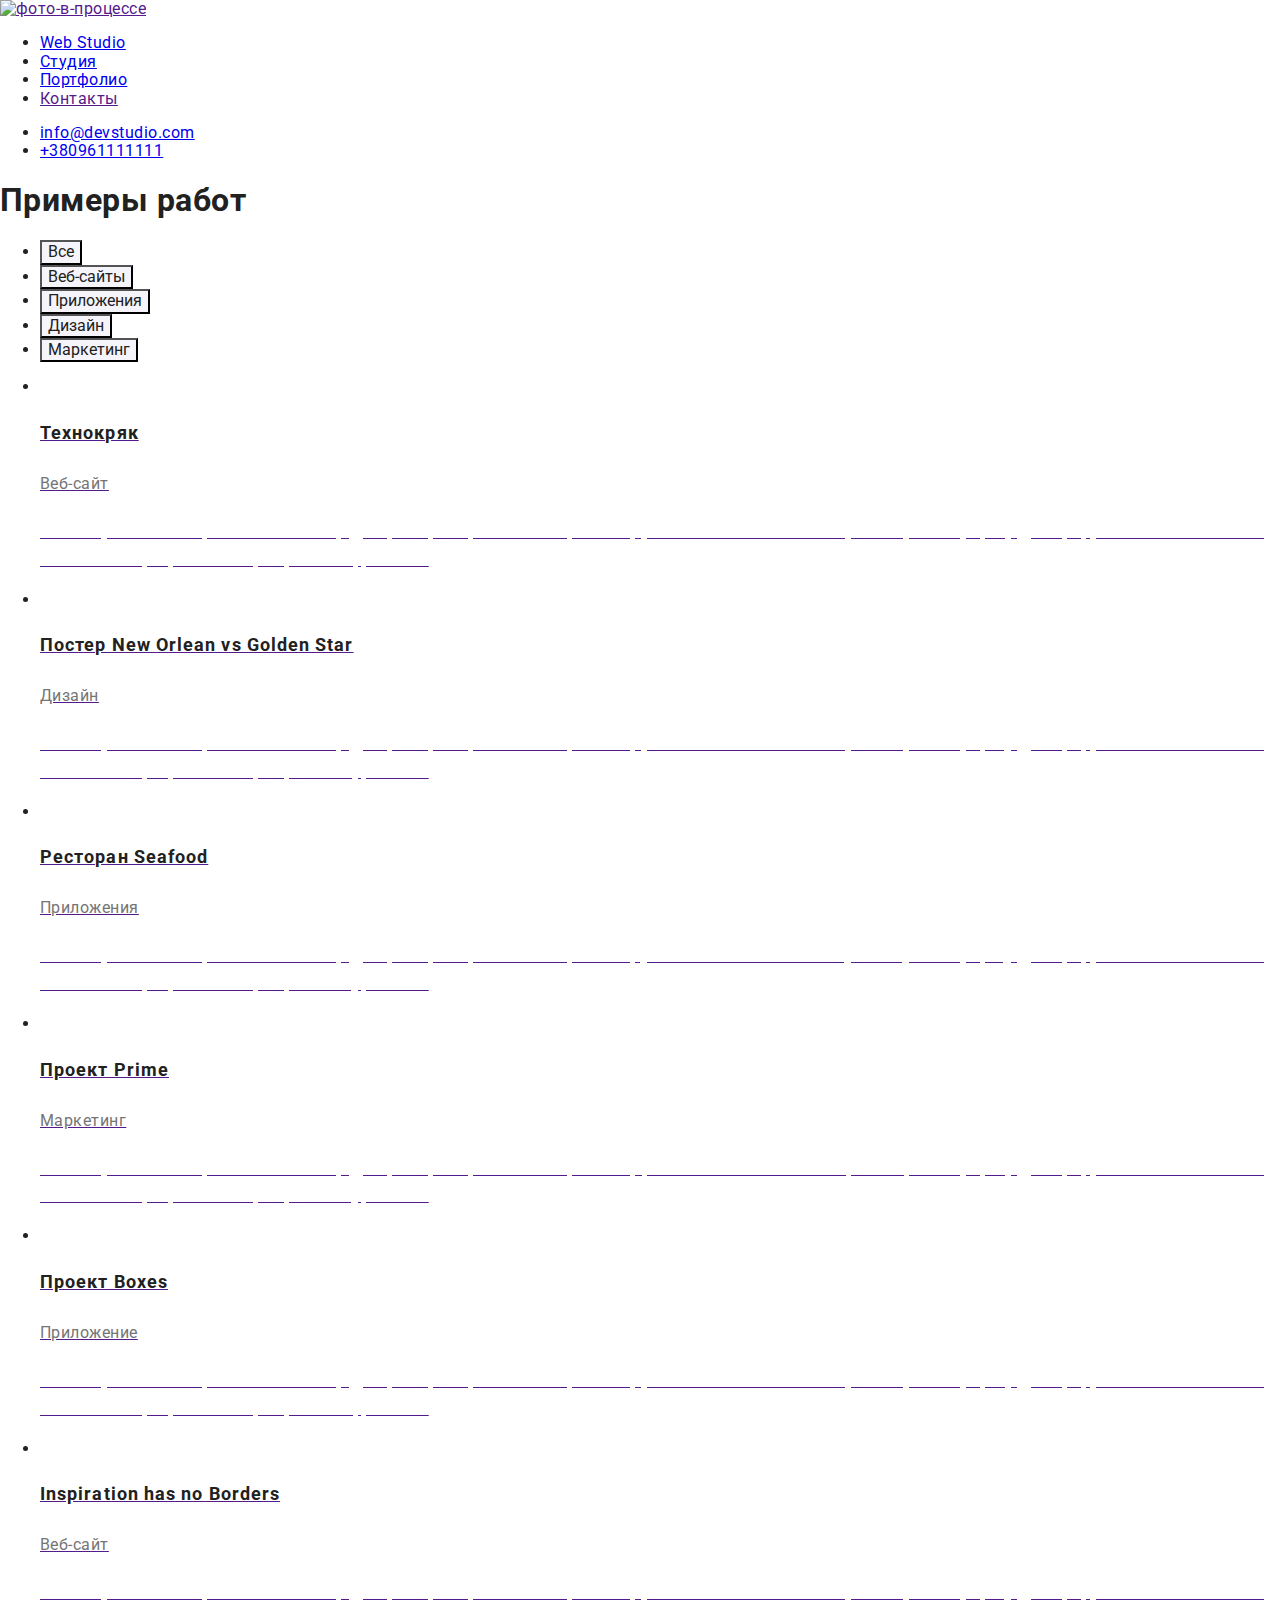
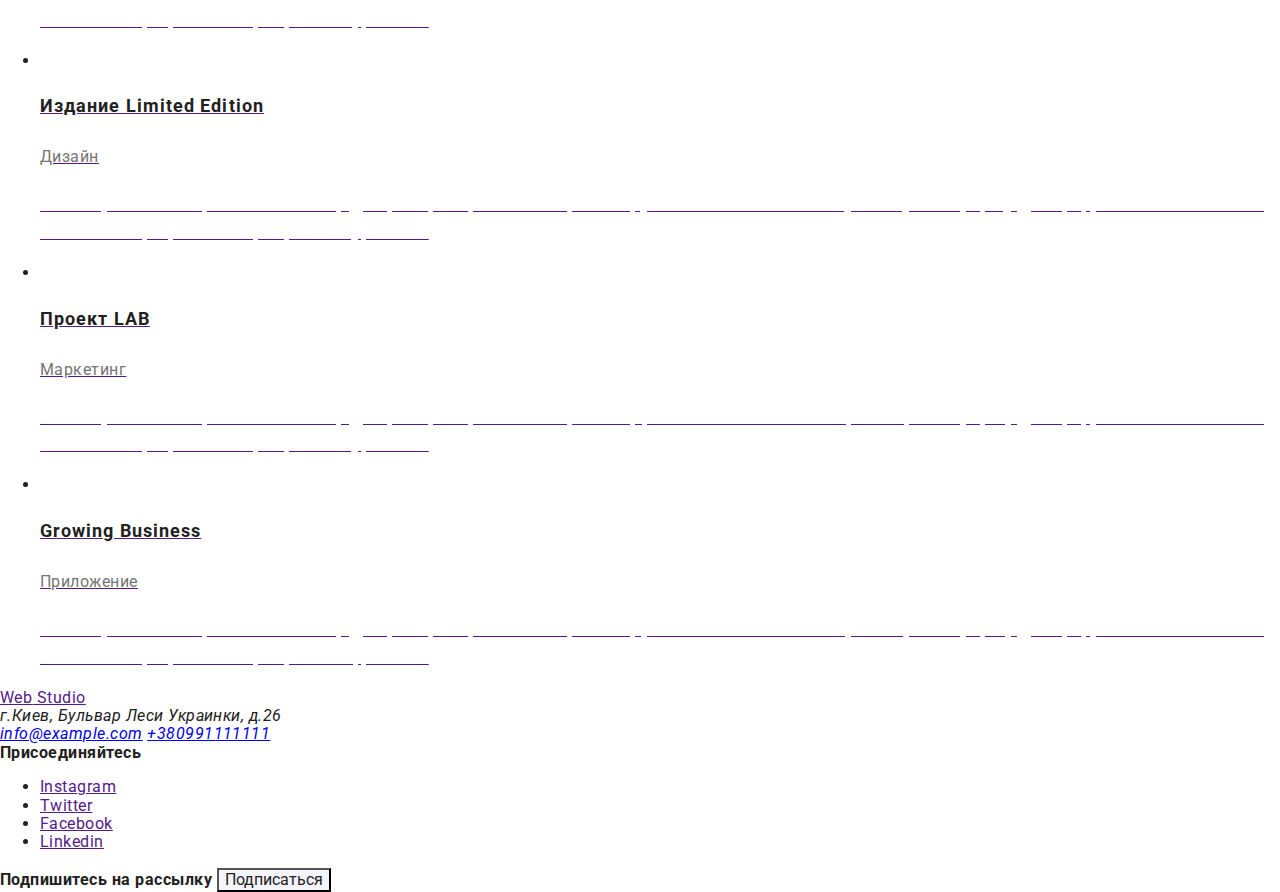
==== portfolio.html @ dd2531f7 "update" ====
<!DOCTYPE html>
<html lang="ru">
  <head>
    <meta charset="UTF-8" />
    <meta name="viewport" content="width=device-width, initial-scale=1.0" />
    <title>Домашнее задание2</title>
    <!--нормалайз-->
    <link
      rel="stylesheet"
      href="https://cdnjs.cloudflare.com/ajax/libs/modern-normalize/0.7.0/modern-normalize.min.css"
    />
    <!--шрифт-->
    <link
      href="https://fonts.googleapis.com/css2?family=Raleway&family=Roboto:wght@400;500;700;900&display=swap"
      rel="stylesheet"
    />
    <!--Стили-->
    <link rel="stylesheet" href="./css/style.css" />
    <link rel="stylesheet" href="./css/portfolio.css" />
  </head>
  <body>
    <!--шапка-->
    <header>
      <a href="">
        <img src="./images/header-img.jpg" alt="фото-в-процессе" />
      </a>

      <nav>
        <ul class="site-nav list">
          <li>
            <a class="link" href="./index.html"
              ><span class="logotype"
                ><span class="logo">Web</span> Studio</span
              ></a
            >
          </li>
          <li><a class="link" href="./index.html">Студия</a></li>
          <li><a class="link current" href="./portfolio.html">Портфолио</a></li>
          <li><a class="link" href="">Контакты</a></li>
        </ul>
      </nav>
      <ul class="contacts">
        <li><a href="mailto:info@devstudio.com">info@devstudio.com</a></li>
        <li><a href="tel:+380961111111">+380961111111</a></li>
      </ul>
    </header>
    <main>
      <!--основная часть-->
      <section>
        <h1 class="hero-title">Примеры работ</h1>
        <ul>
          <li><button type="button">Все</button></li>
          <li><button type="button">Веб-сайты</button></li>
          <li><button type="button">Приложения</button></li>
          <li><button type="button">Дизайн</button></li>
          <li><button type="button">Маркетинг</button></li>
        </ul>
        <ul>
          <li>
            <a href="">
              <img src="./images/portf1.jpg" alt="" />
              <h3 class="portfolio-title">Технокряк</h3>
              <p class="portfolio-text">Веб-сайт</p>
              <p class="portfolio-description">
                Технокряк это современная площадка распространения коронавируса.
                Компании используют эту платформу для цифрового шпионажа и атак
                на защищённые сервера конкурентов.
              </p>
            </a>
          </li>
          <li>
            <a href="">
              <img src="./images/portf2.jpg" alt="" />
              <h3 class="portfolio-title">Постер New Orlean vs Golden Star</h3>
              <p class="portfolio-text">Дизайн</p>
              <p class="portfolio-description">
                Технокряк это современная площадка распространения коронавируса.
                Компании используют эту платформу для цифрового шпионажа и атак
                на защищённые сервера конкурентов.
              </p>
            </a>
          </li>
          <li>
            <a href="">
              <img src="./images/portf3.jpg" alt="" />
              <h3 class="portfolio-title">Ресторан Seafood</h3>
              <p class="portfolio-text">Приложения</p>
              <p class="portfolio-description">
                Технокряк это современная площадка распространения коронавируса.
                Компании используют эту платформу для цифрового шпионажа и атак
                на защищённые сервера конкурентов.
              </p>
            </a>
          </li>
          <li>
            <a href="">
              <img src="./images/portf4.jpg" alt="" />
              <h3 class="portfolio-title">Проект Prime</h3>
              <p class="portfolio-text">Маркетинг</p>
              <p class="portfolio-description">
                Технокряк это современная площадка распространения коронавируса.
                Компании используют эту платформу для цифрового шпионажа и атак
                на защищённые сервера конкурентов.
              </p>
            </a>
          </li>
          <li>
            <a href="">
              <img src="./images/portf5.jpg" alt="" />
              <h3 class="portfolio-title">Проект Boxes</h3>
              <p class="portfolio-text">Приложение</p>
              <p class="portfolio-description">
                Технокряк это современная площадка распространения коронавируса.
                Компании используют эту платформу для цифрового шпионажа и атак
                на защищённые сервера конкурентов.
              </p>
            </a>
          </li>
          <li>
            <a href="">
              <img src="./images/portf6.jpg" alt="" />
              <h3 class="portfolio-title">Inspiration has no Borders</h3>
              <p class="portfolio-text">Веб-сайт</p>
              <p class="portfolio-description">
                Технокряк это современная площадка распространения коронавируса.
                Компании используют эту платформу для цифрового шпионажа и атак
                на защищённые сервера конкурентов.
              </p>
            </a>
          </li>
          <li>
            <a href="">
              <img src="./images/portf7.jpg" alt="" />
              <h3 class="portfolio-title">Издание Limited Edition</h3>
              <p class="portfolio-text">Дизайн</p>
              <p class="portfolio-description">
                Технокряк это современная площадка распространения коронавируса.
                Компании используют эту платформу для цифрового шпионажа и атак
                на защищённые сервера конкурентов.
              </p>
            </a>
          </li>
          <li>
            <a href="">
              <img src="./images/portf8.jpg" alt="" />
              <h3 class="portfolio-title">Проект LAB</h3>
              <p class="portfolio-text">Маркетинг</p>
              <p class="portfolio-description">
                Технокряк это современная площадка распространения коронавируса.
                Компании используют эту платформу для цифрового шпионажа и атак
                на защищённые сервера конкурентов.
              </p>
            </a>
          </li>
          <li>
            <a href="">
              <img src="./images/portf9.jpg" alt="" />
              <h3 class="portfolio-title">Growing Business</h3>
              <p class="portfolio-text">Приложение</p>
              <p class="portfolio-description">
                Технокряк это современная площадка распространения коронавируса.
                Компании используют эту платформу для цифрового шпионажа и атак
                на защищённые сервера конкурентов.
              </p>
            </a>
          </li>
        </ul>
      </section>
    </main>
    <!--футер-->
    <footer>
      <div>
        <a class="link" href=""
          ><span class="logotype"><span class="logo">Web</span> Studio</span></a
        >

        <address class="address">г.Киев, Бульвар Леси Украинки, д.26</address>

        <address class="connect">
          <a href="mailto:info@example.com">info@example.com</a>
          <a href="tel:+380991111111">+380991111111</a>
        </address>
      </div>

      <div>
        <b class="followers">Присоединяйтесь</b>
        <ul class="social-links">
          <li><a href="" aria-label="Instagram link">Instagram</a></li>
          <li><a href="" aria-label="Twitter link">Twitter</a></li>
          <li><a href="" aria-label="Facebook link">Facebook</a></li>
          <li><a href="" aria-label="Linkedin link">Linkedin</a></li>
        </ul>
      </div>

      <div>
        <b class="followers">Подпишитесь на рассылку</b>
        <button class="button">Подписаться</button>
      </div>
    </footer>
  </body>
</html>
---- css/portfolio.css ----
:root {
  --accent-text-color: #2196f3;
  --primary-text-color: #212121;
  --hero-text-color: #ffffff;
  --secondary-text-color: #757575;
  --secondary-background-color: #f5f4fa;
  --primary-background-color: #ffffff;
  --accent-background-color: #2196f3;
}

body {
  color: var(--primary-text-color);
  background-color: var(--primary-background-color);

  font-family: Roboto, sans-serif;
  font-weight: 400;
  letter-spacing: 0.03em;
}

button:hover,
button:focus {
  color: var(--hero-text-color);
  background-color: var(--accent-background-color);
}
button {
  color: var(--primary-text-color);
  background-color: var(--secondary-background-color);
  font-family: inherit;
}

.portfolio-title {
  color: var(--primary-text-color);
  font-weight: 700;
  font-size: 18px;
  line-height: 2;
  letter-spacing: 0.06em;
}

.portfolio-text {
  font-size: 16px;
  line-height: 1.88;
  color: var(--secondary-text-color);
}

.portfolio-description {
  font-size: 18px;
  line-height: 1.55;
  color: var(--hero-text-color);
}
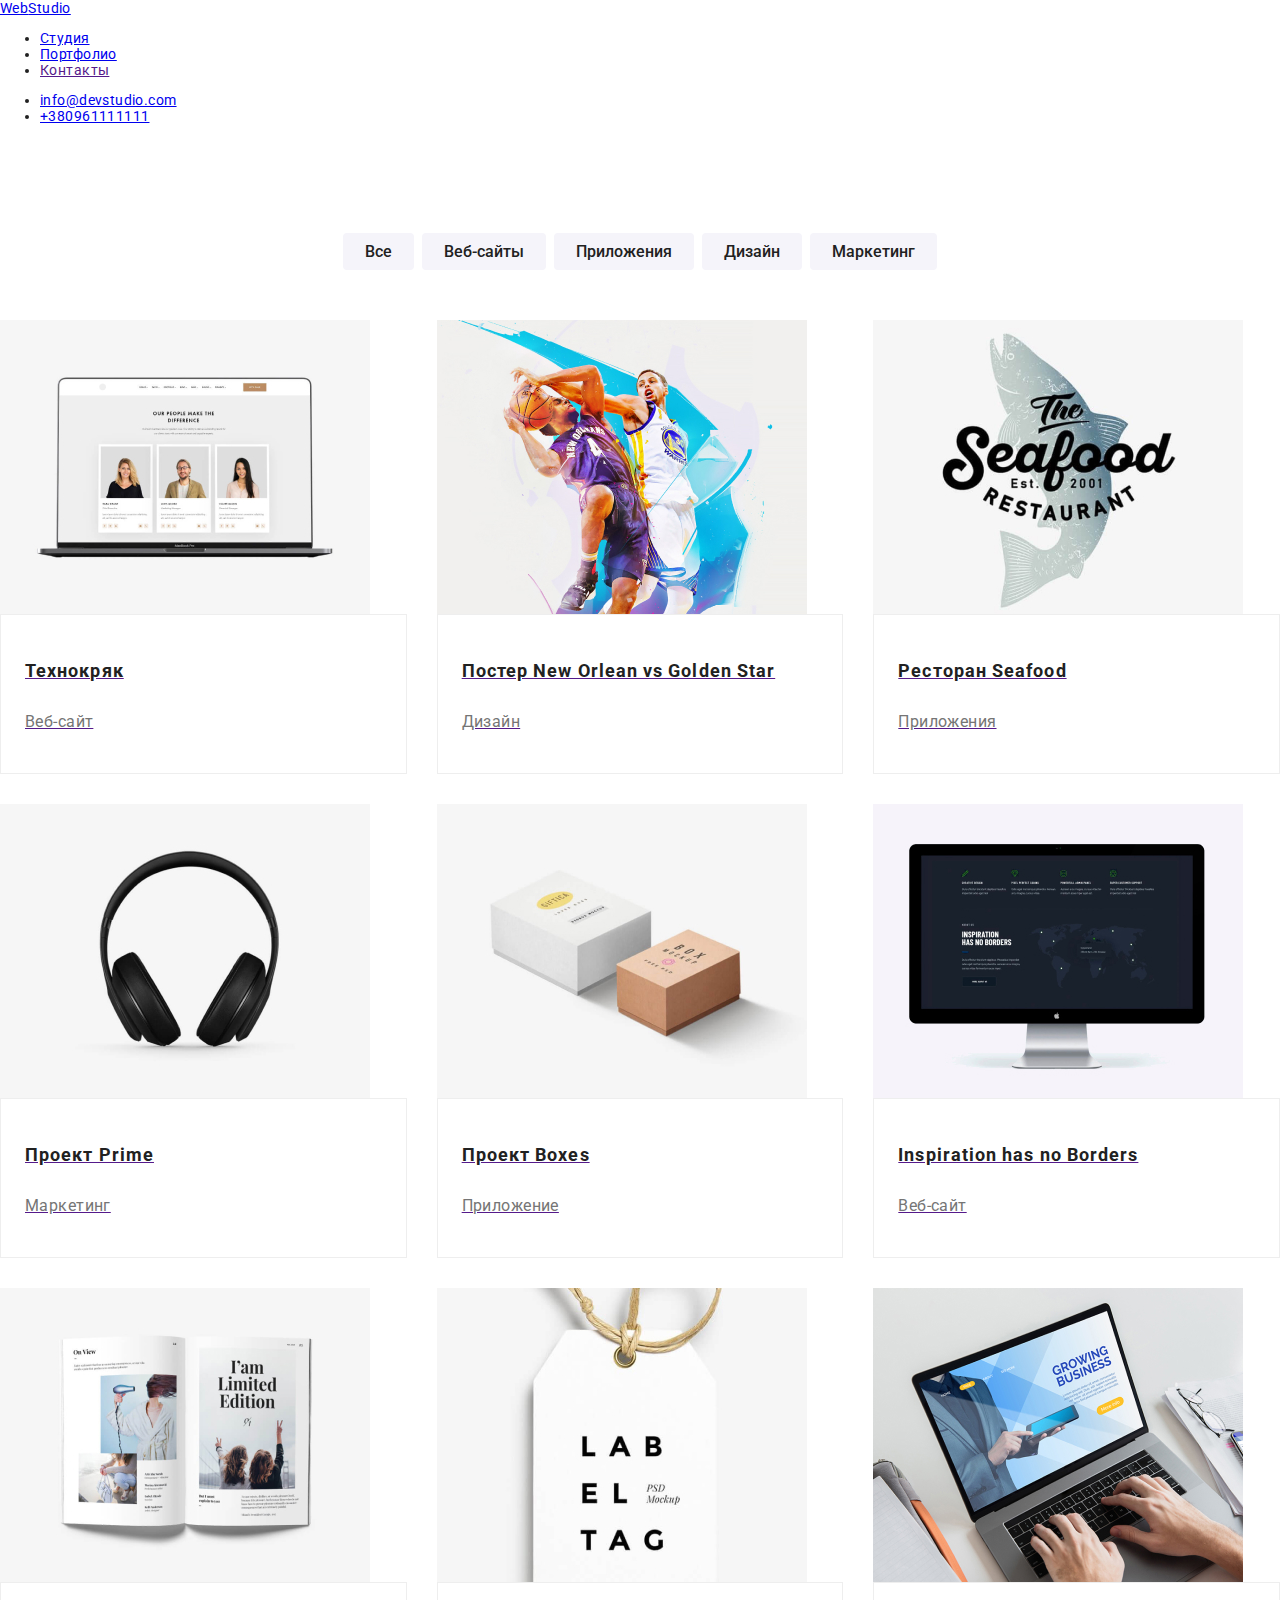
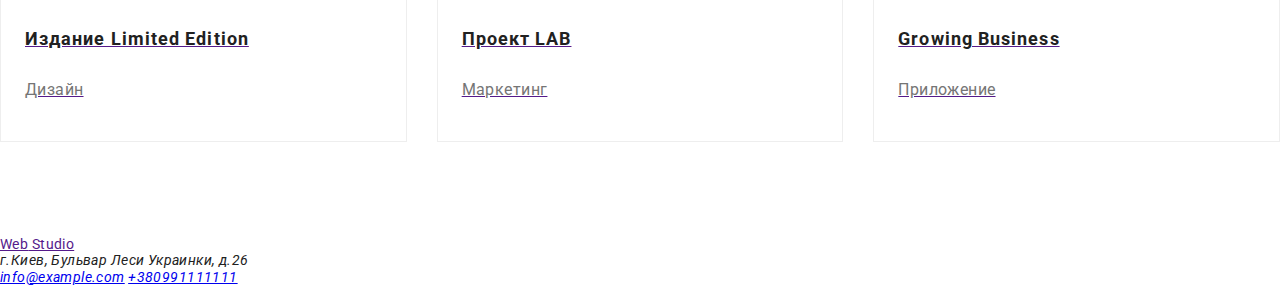
==== commit fb655299: "Portfolio changed" ====
--- a/portfolio.html
+++ b/portfolio.html
@@ -3,7 +3,7 @@
   <head>
     <meta charset="UTF-8" />
     <meta name="viewport" content="width=device-width, initial-scale=1.0" />
-    <title>Домашнее задание2</title>
+    <title>Домашнее задание3</title>
     <!--нормалайз-->
     <link
       rel="stylesheet"
@@ -20,156 +20,210 @@
   </head>
   <body>
     <!--шапка-->
-    <header>
-      <a href="">
-        <img src="./images/header-img.jpg" alt="фото-в-процессе" />
-      </a>
-
-      <nav>
-        <ul class="site-nav list">
-          <li>
-            <a class="link" href="./index.html"
-              ><span class="logotype"
-                ><span class="logo">Web</span> Studio</span
-              ></a
-            >
+    <header class="page-header">
+      <div class="container flexbox">
+        <nav class="navigation">
+          <a href="./index.html" class="link logo"
+            ><span class="logotype"
+              ><span class="logo">Web</span>Studio</span
+            ></a
+          >
+          <ul class="site-nav list">
+            <li class="nav-item">
+              <a class="link" href="./index.html">Студия</a>
+            </li>
+            <li class="nav-item">
+              <a class="link current" href="./portfolio.html">Портфолио</a>
+            </li>
+            <li class="nav-item"><a class="link" href="">Контакты</a></li>
+          </ul>
+        </nav>
+
+        <ul class="contacts list">
+          <li class="contacts-item">
+            <a href="mailto:info@devstudio.com">info@devstudio.com</a>
           </li>
-          <li><a class="link" href="./index.html">Студия</a></li>
-          <li><a class="link current" href="./portfolio.html">Портфолио</a></li>
-          <li><a class="link" href="">Контакты</a></li>
+          <li class="contacts-item">
+            <a href="tel:+380961111111">+380961111111</a>
+          </li>
         </ul>
-      </nav>
-      <ul class="contacts">
-        <li><a href="mailto:info@devstudio.com">info@devstudio.com</a></li>
-        <li><a href="tel:+380961111111">+380961111111</a></li>
-      </ul>
+      </div>
     </header>
     <main>
       <!--основная часть-->
-      <section>
-        <h1 class="hero-title">Примеры работ</h1>
-        <ul>
-          <li><button type="button">Все</button></li>
-          <li><button type="button">Веб-сайты</button></li>
-          <li><button type="button">Приложения</button></li>
-          <li><button type="button">Дизайн</button></li>
-          <li><button type="button">Маркетинг</button></li>
-        </ul>
-        <ul>
-          <li>
-            <a href="">
-              <img src="./images/portf1.jpg" alt="" />
-              <h3 class="portfolio-title">Технокряк</h3>
-              <p class="portfolio-text">Веб-сайт</p>
-              <p class="portfolio-description">
-                Технокряк это современная площадка распространения коронавируса.
-                Компании используют эту платформу для цифрового шпионажа и атак
-                на защищённые сервера конкурентов.
-              </p>
-            </a>
-          </li>
-          <li>
-            <a href="">
-              <img src="./images/portf2.jpg" alt="" />
-              <h3 class="portfolio-title">Постер New Orlean vs Golden Star</h3>
-              <p class="portfolio-text">Дизайн</p>
-              <p class="portfolio-description">
-                Технокряк это современная площадка распространения коронавируса.
-                Компании используют эту платформу для цифрового шпионажа и атак
-                на защищённые сервера конкурентов.
-              </p>
-            </a>
-          </li>
-          <li>
-            <a href="">
-              <img src="./images/portf3.jpg" alt="" />
-              <h3 class="portfolio-title">Ресторан Seafood</h3>
-              <p class="portfolio-text">Приложения</p>
-              <p class="portfolio-description">
-                Технокряк это современная площадка распространения коронавируса.
-                Компании используют эту платформу для цифрового шпионажа и атак
-                на защищённые сервера конкурентов.
-              </p>
-            </a>
-          </li>
-          <li>
-            <a href="">
-              <img src="./images/portf4.jpg" alt="" />
-              <h3 class="portfolio-title">Проект Prime</h3>
-              <p class="portfolio-text">Маркетинг</p>
-              <p class="portfolio-description">
-                Технокряк это современная площадка распространения коронавируса.
-                Компании используют эту платформу для цифрового шпионажа и атак
-                на защищённые сервера конкурентов.
-              </p>
-            </a>
-          </li>
-          <li>
-            <a href="">
-              <img src="./images/portf5.jpg" alt="" />
-              <h3 class="portfolio-title">Проект Boxes</h3>
-              <p class="portfolio-text">Приложение</p>
-              <p class="portfolio-description">
-                Технокряк это современная площадка распространения коронавируса.
-                Компании используют эту платформу для цифрового шпионажа и атак
-                на защищённые сервера конкурентов.
-              </p>
-            </a>
-          </li>
-          <li>
-            <a href="">
-              <img src="./images/portf6.jpg" alt="" />
-              <h3 class="portfolio-title">Inspiration has no Borders</h3>
-              <p class="portfolio-text">Веб-сайт</p>
-              <p class="portfolio-description">
-                Технокряк это современная площадка распространения коронавируса.
-                Компании используют эту платформу для цифрового шпионажа и атак
-                на защищённые сервера конкурентов.
-              </p>
-            </a>
-          </li>
-          <li>
-            <a href="">
-              <img src="./images/portf7.jpg" alt="" />
-              <h3 class="portfolio-title">Издание Limited Edition</h3>
-              <p class="portfolio-text">Дизайн</p>
-              <p class="portfolio-description">
-                Технокряк это современная площадка распространения коронавируса.
-                Компании используют эту платформу для цифрового шпионажа и атак
-                на защищённые сервера конкурентов.
-              </p>
-            </a>
-          </li>
-          <li>
-            <a href="">
-              <img src="./images/portf8.jpg" alt="" />
-              <h3 class="portfolio-title">Проект LAB</h3>
-              <p class="portfolio-text">Маркетинг</p>
-              <p class="portfolio-description">
-                Технокряк это современная площадка распространения коронавируса.
-                Компании используют эту платформу для цифрового шпионажа и атак
-                на защищённые сервера конкурентов.
-              </p>
-            </a>
-          </li>
-          <li>
-            <a href="">
-              <img src="./images/portf9.jpg" alt="" />
-              <h3 class="portfolio-title">Growing Business</h3>
-              <p class="portfolio-text">Приложение</p>
-              <p class="portfolio-description">
-                Технокряк это современная площадка распространения коронавируса.
-                Компании используют эту платформу для цифрового шпионажа и атак
-                на защищённые сервера конкурентов.
-              </p>
-            </a>
-          </li>
-        </ul>
+      <section class="section portfolio">
+        <div class="container">
+          <h1 class="hero-title">Примеры работ</h1>
+          <ul class="btn-list">
+            <li class="work-item"><button type="button">Все</button></li>
+            <li class="work-item"><button type="button">Веб-сайты</button></li>
+            <li class="work-item"><button type="button">Приложения</button></li>
+            <li class="work-item"><button type="button">Дизайн</button></li>
+            <li class="work-item"><button type="button">Маркетинг</button></li>
+          </ul>
+
+          <ul class="portfolio-list">
+            <li class="examples-item">
+              <a href="">
+                <div class="portfolio-image">
+                  <img
+                    src="./images/portf1.jpg"
+                    width="370"
+                    height="294"
+                    alt=""
+                  />
+                </div>
+                <div class="card-container">
+                  <h3 class="portfolio-title">Технокряк</h3>
+                  <p class="portfolio-text">Веб-сайт</p>
+                </div>
+              </a>
+            </li>
+
+            <li class="examples-item">
+              <a href="">
+                <div class="portfolio-image">
+                  <img
+                    src="./images/portf2.jpg"
+                    width="370"
+                    height="294"
+                    alt=""
+                  />
+                </div>
+                <div class="card-container">
+                  <h3 class="portfolio-title">
+                    Постер New Orlean vs Golden Star
+                  </h3>
+                  <p class="portfolio-text">Дизайн</p>
+                </div>
+              </a>
+            </li>
+
+            <li class="examples-item">
+              <a href="">
+                <div class="portfolio-image">
+                  <img
+                    src="./images/portf3.jpg"
+                    width="370"
+                    height="294"
+                    alt=""
+                  />
+                </div>
+                <div class="card-container">
+                  <h3 class="portfolio-title">Ресторан Seafood</h3>
+                  <p class="portfolio-text">Приложения</p>
+                </div>
+              </a>
+            </li>
+
+            <li class="examples-item">
+              <a href="">
+                <div class="portfolio-image">
+                  <img
+                    src="./images/portf4.jpg"
+                    width="370"
+                    height="294"
+                    alt=""
+                  />
+                </div>
+                <div class="card-container">
+                  <h3 class="portfolio-title">Проект Prime</h3>
+                  <p class="portfolio-text">Маркетинг</p>
+                </div>
+              </a>
+            </li>
+
+            <li class="examples-item">
+              <a href="">
+                <div class="portfolio-image">
+                  <img
+                    src="./images/portf5.jpg"
+                    width="370"
+                    height="294"
+                    alt=""
+                  />
+                </div>
+                <div class="card-container">
+                  <h3 class="portfolio-title">Проект Boxes</h3>
+                  <p class="portfolio-text">Приложение</p>
+                </div>
+              </a>
+            </li>
+
+            <li class="examples-item">
+              <a href="">
+                <div class="portfolio-image">
+                  <img
+                    src="./images/portf6.jpg"
+                    width="370"
+                    height="294"
+                    alt=""
+                  />
+                </div>
+                <div class="card-container">
+                  <h3 class="portfolio-title">Inspiration has no Borders</h3>
+                  <p class="portfolio-text">Веб-сайт</p>
+                </div>
+              </a>
+            </li>
+
+            <li class="examples-item">
+              <a href="">
+                <div class="portfolio-image">
+                  <img
+                    src="./images/portf7.jpg"
+                    width="370"
+                    height="294"
+                    alt=""
+                  />
+                </div>
+                <div class="card-container">
+                  <h3 class="portfolio-title">Издание Limited Edition</h3>
+                  <p class="portfolio-text">Дизайн</p>
+                </div>
+              </a>
+            </li>
+
+            <li class="examples-item">
+              <a href="">
+                <div class="portfolio-image">
+                  <img
+                    src="./images/portf8.jpg"
+                    width="370"
+                    height="294"
+                    alt=""
+                  />
+                </div>
+                <div class="card-container">
+                  <h3 class="portfolio-title">Проект LAB</h3>
+                  <p class="portfolio-text">Маркетинг</p>
+                </div>
+              </a>
+            </li>
+
+            <li class="examples-item">
+              <a href="">
+                <div class="portfolio-image">
+                  <img
+                    src="./images/portf9.jpg"
+                    width="370"
+                    height="294"
+                    alt=""
+                  />
+                </div>
+                <div class="card-container">
+                  <h3 class="portfolio-title">Growing Business</h3>
+                  <p class="portfolio-text">Приложение</p>
+                </div>
+              </a>
+            </li>
+          </ul>
+        </div>
       </section>
     </main>
-    <!--футер-->
-    <footer>
-      <div>
+    <!--Футер-->
+    <footer class="footer">
+      <div class="container">
         <a class="link" href=""
           ><span class="logotype"><span class="logo">Web</span> Studio</span></a
         >
@@ -178,23 +232,8 @@
 
         <address class="connect">
           <a href="mailto:info@example.com">info@example.com</a>
-          <a href="tel:+380991111111">+380991111111</a>
+          <a class="tel-number" href="tel:+380961111111">+380991111111</a>
         </address>
-      </div>
-
-      <div>
-        <b class="followers">Присоединяйтесь</b>
-        <ul class="social-links">
-          <li><a href="" aria-label="Instagram link">Instagram</a></li>
-          <li><a href="" aria-label="Twitter link">Twitter</a></li>
-          <li><a href="" aria-label="Facebook link">Facebook</a></li>
-          <li><a href="" aria-label="Linkedin link">Linkedin</a></li>
-        </ul>
-      </div>
-
-      <div>
-        <b class="followers">Подпишитесь на рассылку</b>
-        <button class="button">Подписаться</button>
       </div>
     </footer>
   </body>
--- a/css/portfolio.css
+++ b/css/portfolio.css
@@ -14,7 +14,25 @@
 
   font-family: Roboto, sans-serif;
   font-weight: 400;
+  font-size: 14px;
   letter-spacing: 0.03em;
+}
+
+.btn-list {
+  list-style: none;
+  padding: 0;
+  margin: 0;
+}
+.section.portfolio {
+  padding-top: 94px;
+  padding-bottom: 94px;
+}
+
+.hero-title {
+  display: none;
+}
+.work-item {
+  display: flex;
 }
 
 button:hover,
@@ -22,13 +40,78 @@
   color: var(--hero-text-color);
   background-color: var(--accent-background-color);
 }
+
 button {
+  display: block;
+  border-radius: 4px;
+  padding: 6px 22px;
+
+  font-family: inherit;
+  text-decoration: none;
+  text-align: center;
+  justify-content: center;
+
+  font-weight: 500;
+  font-size: 16px;
+  line-height: 1.6;
+
   color: var(--primary-text-color);
   background-color: var(--secondary-background-color);
-  font-family: inherit;
+  border: 0;
+}
+
+.btn-list {
+  display: flex;
+  flex-wrap: wrap;
+  justify-content: center;
+  align-items: center;
+
+  margin-bottom: 50px;
+}
+
+.work-item {
+  text-decoration: none;
+}
+
+.work-item:not(:last-child) {
+  margin-right: 8px;
+}
+
+.portfolio-list {
+  display: flex;
+  flex-wrap: wrap;
+  list-style: none;
+  padding: 0;
+  margin: 0;
+}
+
+.card-container {
+  padding: 20px 24px;
+}
+
+img {
+  display: block;
+  max-width: 100%;
+  height: auto;
+}
+
+.examples-item {
+  width: calc((100% - 30px * 2) / 3);
+  margin-right: 30px;
+  margin-bottom: 30px;
+}
+
+.examples-item:nth-last-child(-n + 3) {
+  margin-bottom: 0;
+}
+
+.card-container {
+  border: 1px solid #eeeeee;
 }
 
 .portfolio-title {
+  font-style: normal;
+  text-decoration: none;
   color: var(--primary-text-color);
   font-weight: 700;
   font-size: 18px;
@@ -37,13 +120,15 @@
 }
 
 .portfolio-text {
+  color: var(--secondary-text-color);
   font-size: 16px;
   line-height: 1.88;
-  color: var(--secondary-text-color);
 }
 
-.portfolio-description {
-  font-size: 18px;
-  line-height: 1.55;
-  color: var(--hero-text-color);
+.examples-item {
+  display: inline-block;
 }
+
+.examples-item:nth-child(3n) {
+  margin-right: 0;
+}
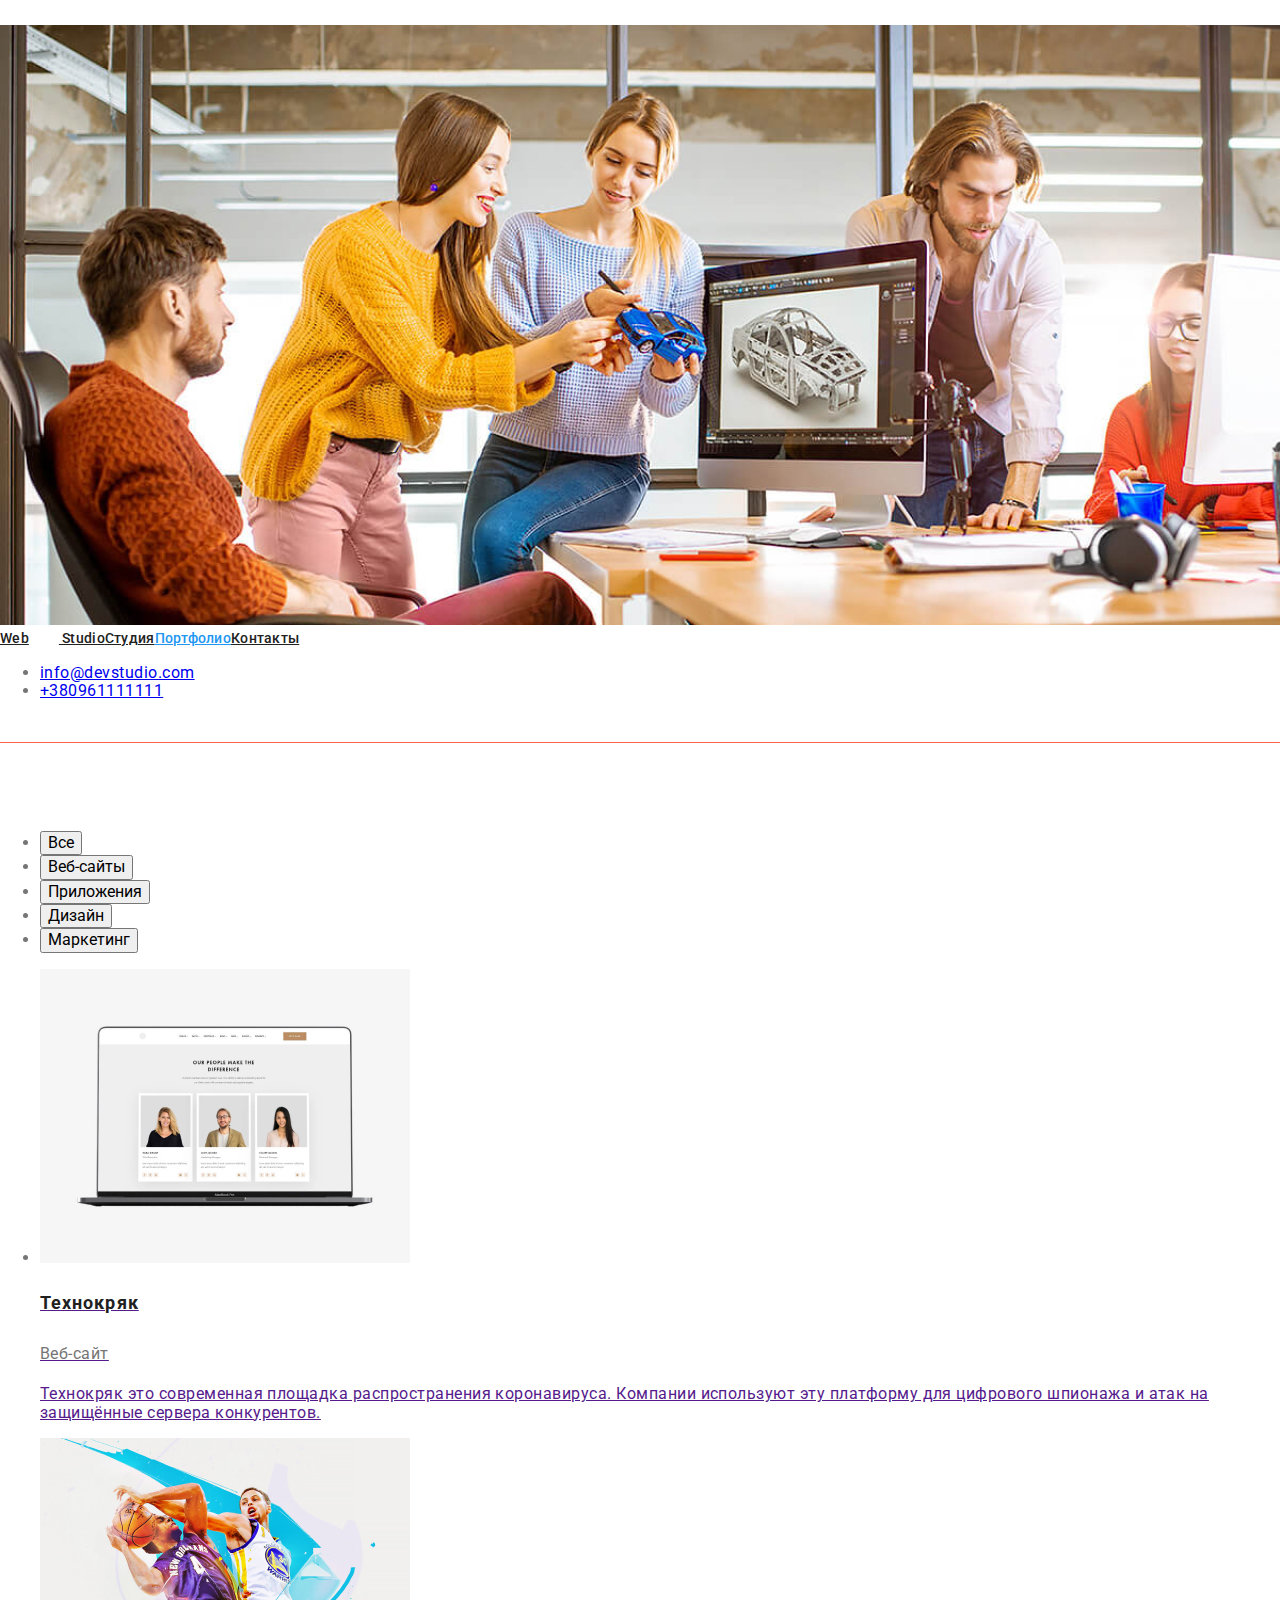
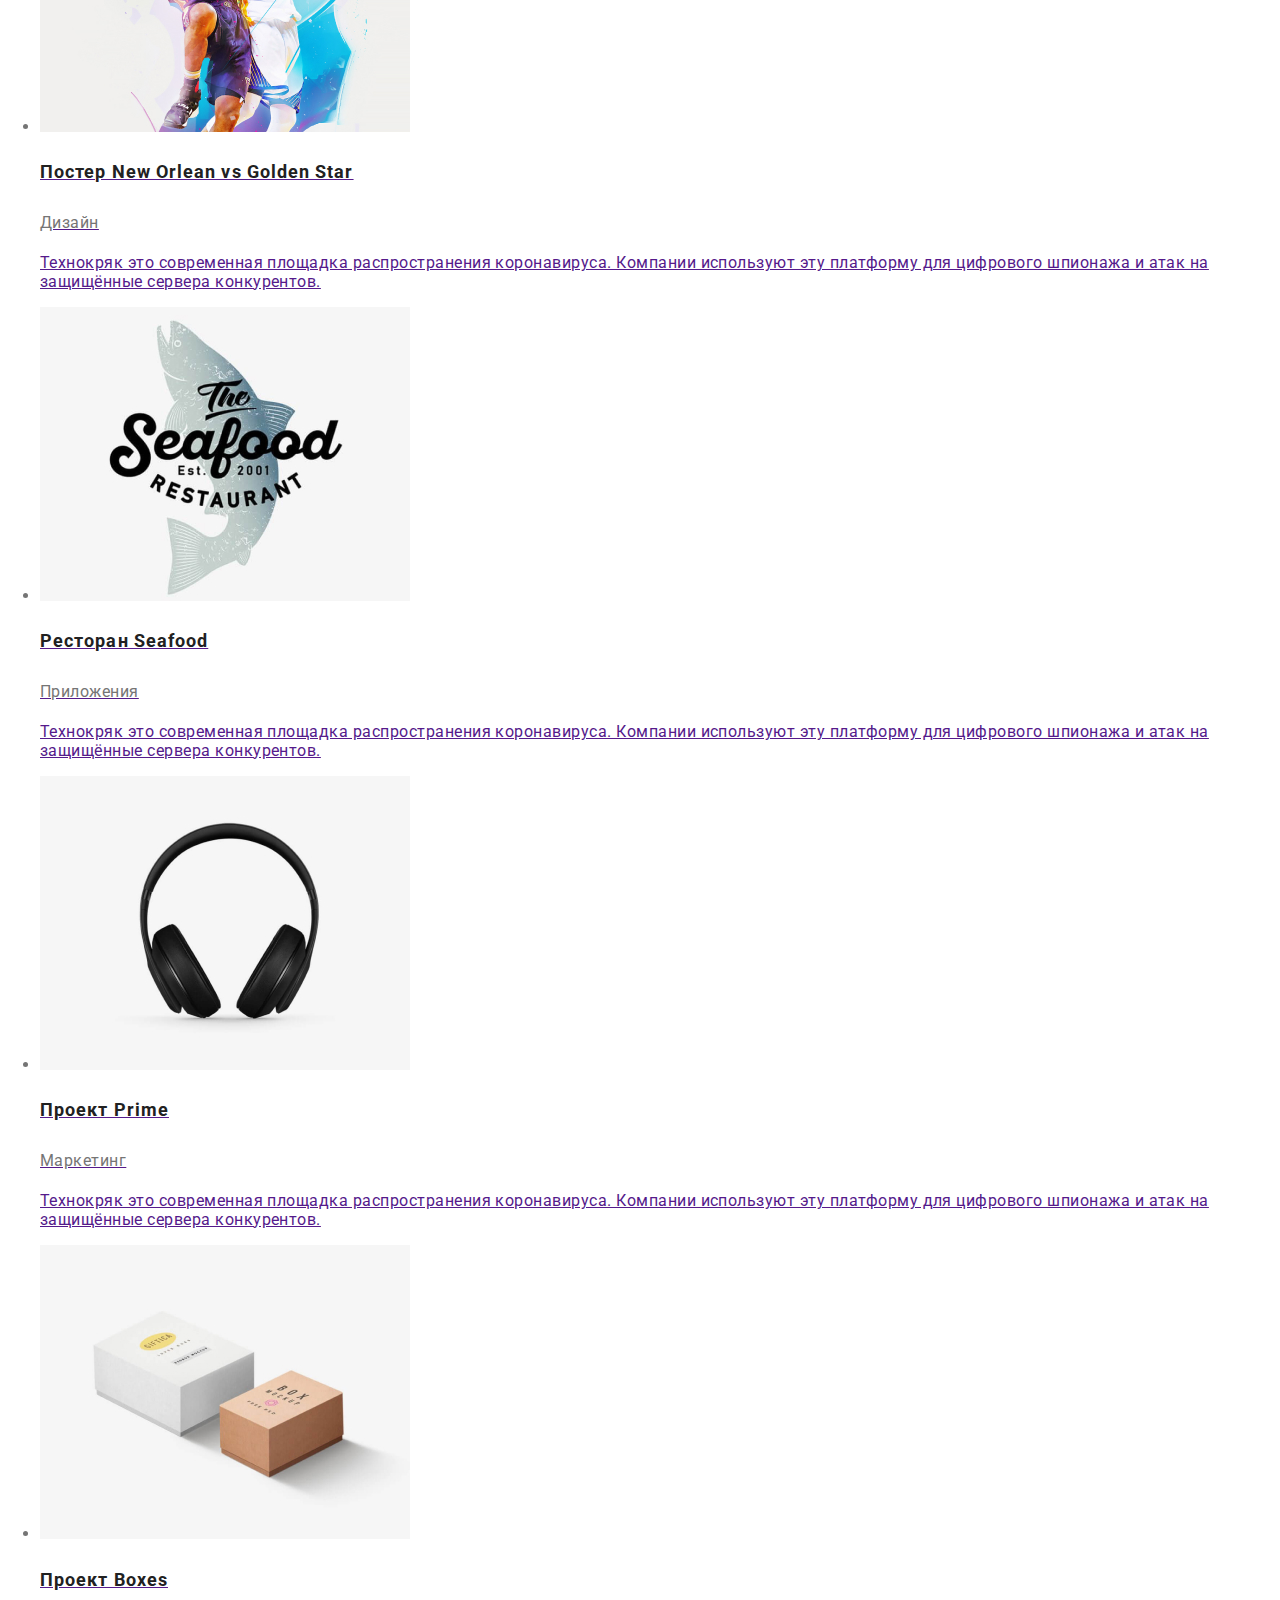
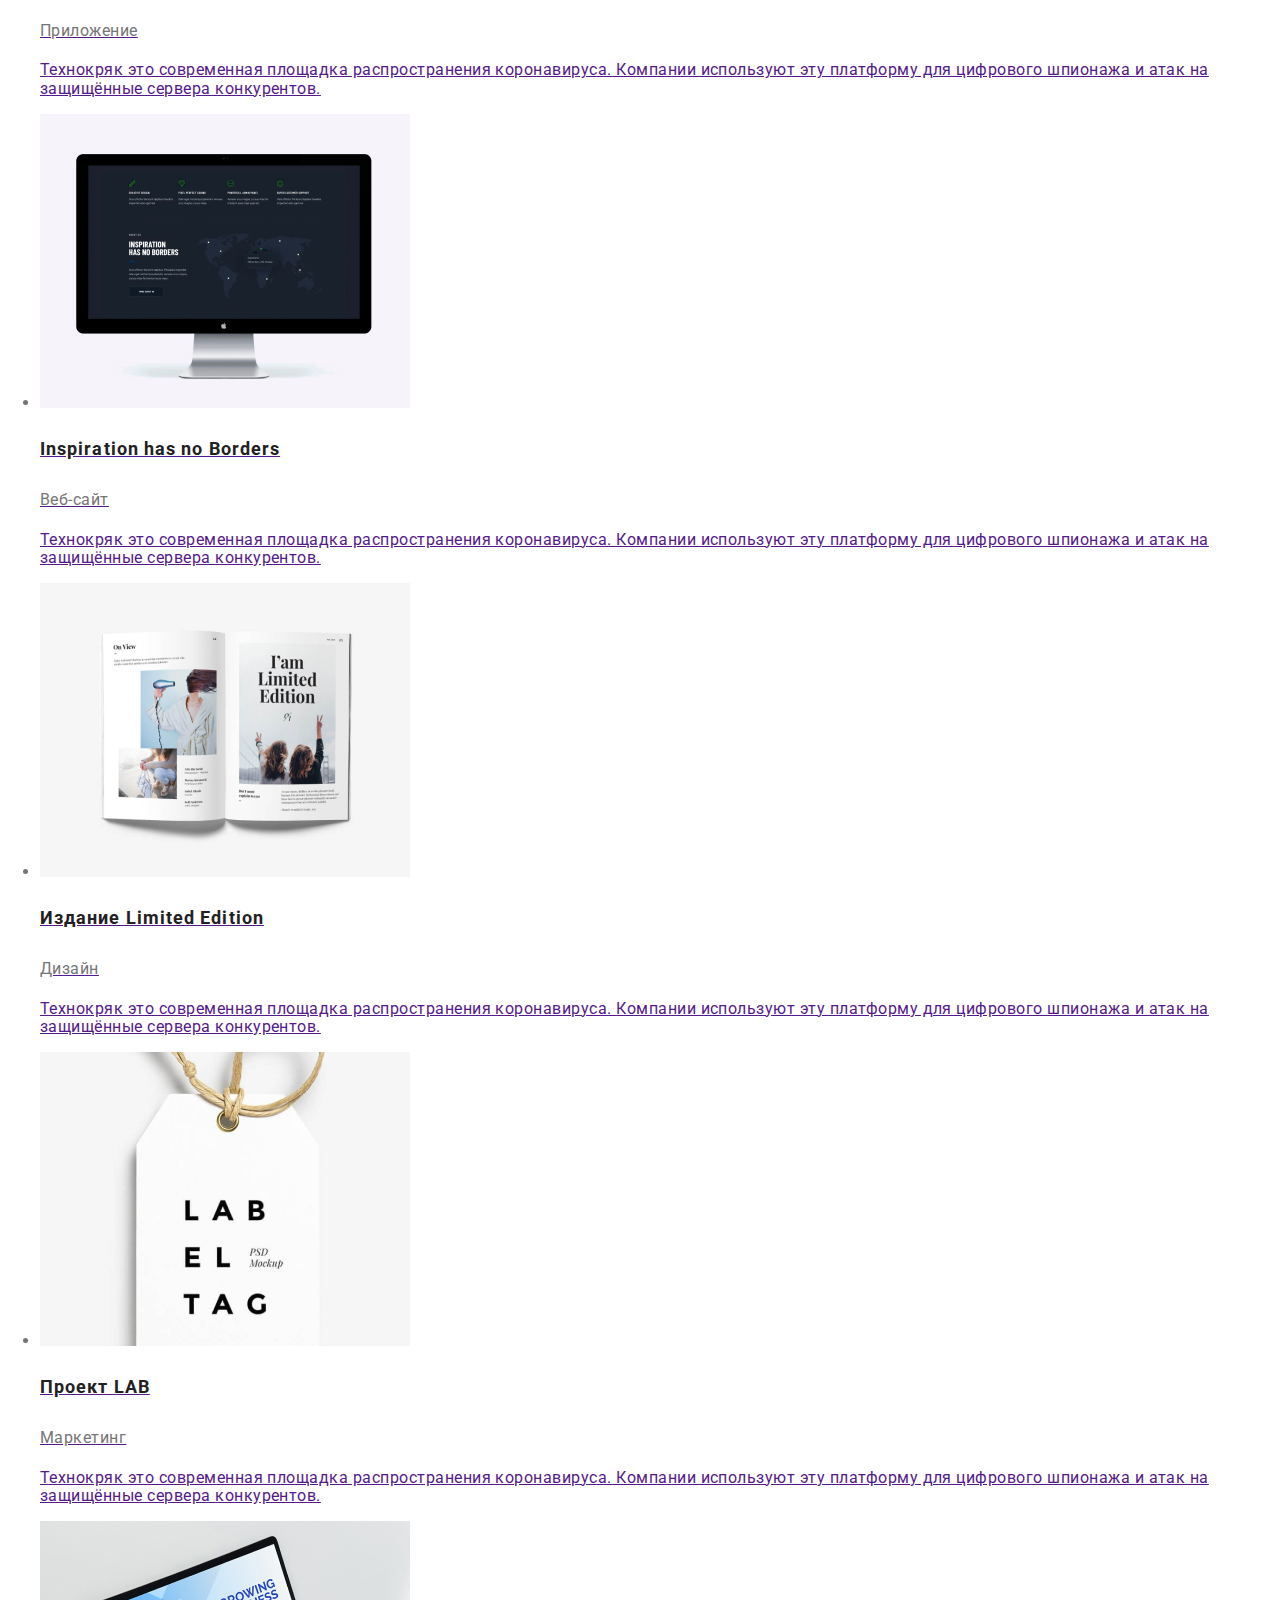
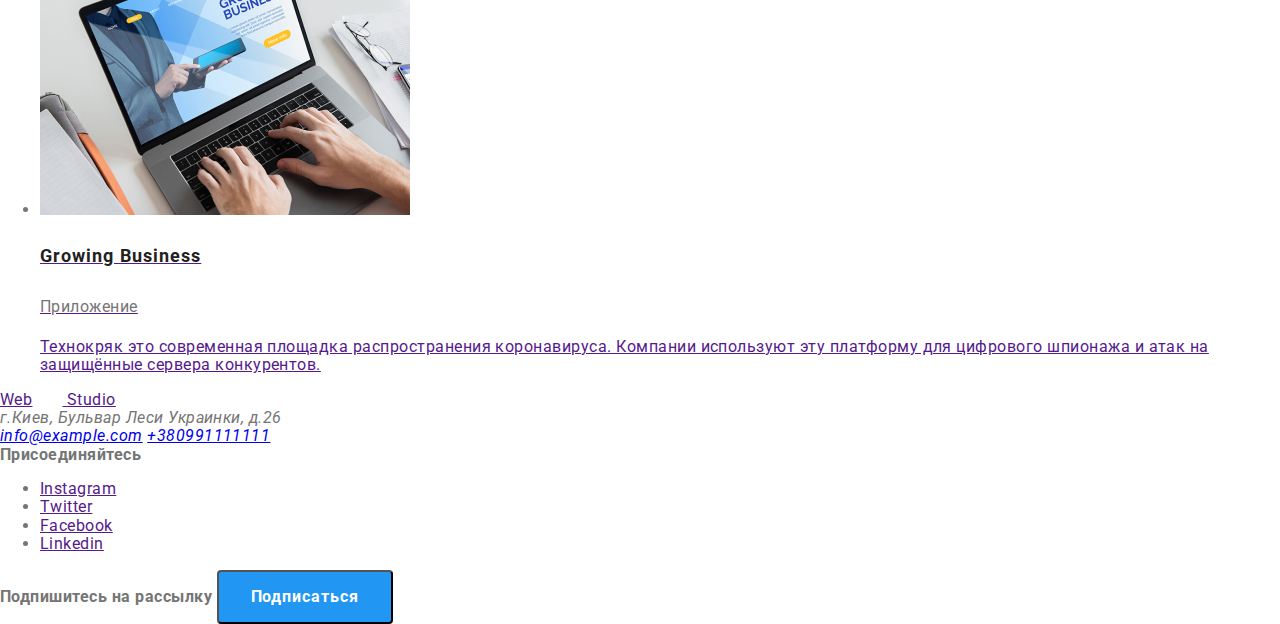
==== commit 204903bc: "Клоную заново" ====
--- a/portfolio.html
+++ b/portfolio.html
@@ -3,7 +3,7 @@
   <head>
     <meta charset="UTF-8" />
     <meta name="viewport" content="width=device-width, initial-scale=1.0" />
-    <title>Домашнее задание3</title>
+    <title>Домашнее задание2</title>
     <!--нормалайз-->
     <link
       rel="stylesheet"
@@ -18,212 +18,158 @@
     <link rel="stylesheet" href="./css/style.css" />
     <link rel="stylesheet" href="./css/portfolio.css" />
   </head>
-  <body>
+  <body class="page">
     <!--шапка-->
-    <header class="page-header">
-      <div class="container flexbox">
-        <nav class="navigation">
-          <a href="./index.html" class="link logo"
-            ><span class="logotype"
-              ><span class="logo">Web</span>Studio</span
-            ></a
-          >
-          <ul class="site-nav list">
-            <li class="nav-item">
-              <a class="link" href="./index.html">Студия</a>
-            </li>
-            <li class="nav-item">
-              <a class="link current" href="./portfolio.html">Портфолио</a>
-            </li>
-            <li class="nav-item"><a class="link" href="">Контакты</a></li>
-          </ul>
-        </nav>
-
-        <ul class="contacts list">
-          <li class="contacts-item">
-            <a href="mailto:info@devstudio.com">info@devstudio.com</a>
-          </li>
-          <li class="contacts-item">
-            <a href="tel:+380961111111">+380961111111</a>
-          </li>
-        </ul>
-      </div>
+    <header class="header">
+      <a href="">
+        <img src="./images/header-img.jpg" alt="фото-в-процессе" />
+      </a>
+
+      <nav class="site-nav">
+        <ul class="site-nav list">
+          <li>
+            <a class="link" href="./index.html"
+              ><span class="logotype"
+                ><span class="logo">Web</span> Studio</span
+              ></a
+            >
+          </li>
+          <li><a class="link" href="./index.html">Студия</a></li>
+          <li><a class="link current" href="./portfolio.html">Портфолио</a></li>
+          <li><a class="link" href="">Контакты</a></li>
+        </ul>
+      </nav>
+      <ul class="contacts">
+        <li><a href="mailto:info@devstudio.com">info@devstudio.com</a></li>
+        <li><a href="tel:+380961111111">+380961111111</a></li>
+      </ul>
     </header>
     <main>
       <!--основная часть-->
-      <section class="section portfolio">
-        <div class="container">
-          <h1 class="hero-title">Примеры работ</h1>
-          <ul class="btn-list">
-            <li class="work-item"><button type="button">Все</button></li>
-            <li class="work-item"><button type="button">Веб-сайты</button></li>
-            <li class="work-item"><button type="button">Приложения</button></li>
-            <li class="work-item"><button type="button">Дизайн</button></li>
-            <li class="work-item"><button type="button">Маркетинг</button></li>
-          </ul>
-
-          <ul class="portfolio-list">
-            <li class="examples-item">
-              <a href="">
-                <div class="portfolio-image">
-                  <img
-                    src="./images/portf1.jpg"
-                    width="370"
-                    height="294"
-                    alt=""
-                  />
-                </div>
-                <div class="card-container">
-                  <h3 class="portfolio-title">Технокряк</h3>
-                  <p class="portfolio-text">Веб-сайт</p>
-                </div>
-              </a>
-            </li>
-
-            <li class="examples-item">
-              <a href="">
-                <div class="portfolio-image">
-                  <img
-                    src="./images/portf2.jpg"
-                    width="370"
-                    height="294"
-                    alt=""
-                  />
-                </div>
-                <div class="card-container">
-                  <h3 class="portfolio-title">
-                    Постер New Orlean vs Golden Star
-                  </h3>
-                  <p class="portfolio-text">Дизайн</p>
-                </div>
-              </a>
-            </li>
-
-            <li class="examples-item">
-              <a href="">
-                <div class="portfolio-image">
-                  <img
-                    src="./images/portf3.jpg"
-                    width="370"
-                    height="294"
-                    alt=""
-                  />
-                </div>
-                <div class="card-container">
-                  <h3 class="portfolio-title">Ресторан Seafood</h3>
-                  <p class="portfolio-text">Приложения</p>
-                </div>
-              </a>
-            </li>
-
-            <li class="examples-item">
-              <a href="">
-                <div class="portfolio-image">
-                  <img
-                    src="./images/portf4.jpg"
-                    width="370"
-                    height="294"
-                    alt=""
-                  />
-                </div>
-                <div class="card-container">
-                  <h3 class="portfolio-title">Проект Prime</h3>
-                  <p class="portfolio-text">Маркетинг</p>
-                </div>
-              </a>
-            </li>
-
-            <li class="examples-item">
-              <a href="">
-                <div class="portfolio-image">
-                  <img
-                    src="./images/portf5.jpg"
-                    width="370"
-                    height="294"
-                    alt=""
-                  />
-                </div>
-                <div class="card-container">
-                  <h3 class="portfolio-title">Проект Boxes</h3>
-                  <p class="portfolio-text">Приложение</p>
-                </div>
-              </a>
-            </li>
-
-            <li class="examples-item">
-              <a href="">
-                <div class="portfolio-image">
-                  <img
-                    src="./images/portf6.jpg"
-                    width="370"
-                    height="294"
-                    alt=""
-                  />
-                </div>
-                <div class="card-container">
-                  <h3 class="portfolio-title">Inspiration has no Borders</h3>
-                  <p class="portfolio-text">Веб-сайт</p>
-                </div>
-              </a>
-            </li>
-
-            <li class="examples-item">
-              <a href="">
-                <div class="portfolio-image">
-                  <img
-                    src="./images/portf7.jpg"
-                    width="370"
-                    height="294"
-                    alt=""
-                  />
-                </div>
-                <div class="card-container">
-                  <h3 class="portfolio-title">Издание Limited Edition</h3>
-                  <p class="portfolio-text">Дизайн</p>
-                </div>
-              </a>
-            </li>
-
-            <li class="examples-item">
-              <a href="">
-                <div class="portfolio-image">
-                  <img
-                    src="./images/portf8.jpg"
-                    width="370"
-                    height="294"
-                    alt=""
-                  />
-                </div>
-                <div class="card-container">
-                  <h3 class="portfolio-title">Проект LAB</h3>
-                  <p class="portfolio-text">Маркетинг</p>
-                </div>
-              </a>
-            </li>
-
-            <li class="examples-item">
-              <a href="">
-                <div class="portfolio-image">
-                  <img
-                    src="./images/portf9.jpg"
-                    width="370"
-                    height="294"
-                    alt=""
-                  />
-                </div>
-                <div class="card-container">
-                  <h3 class="portfolio-title">Growing Business</h3>
-                  <p class="portfolio-text">Приложение</p>
-                </div>
-              </a>
-            </li>
-          </ul>
-        </div>
+      <section>
+        <h1 class="hero-title">Примеры работ</h1>
+        <ul>
+          <li><button type="button">Все</button></li>
+          <li><button type="button">Веб-сайты</button></li>
+          <li><button type="button">Приложения</button></li>
+          <li><button type="button">Дизайн</button></li>
+          <li><button type="button">Маркетинг</button></li>
+        </ul>
+        <ul>
+          <li>
+            <a href="">
+              <img src="./images/portf1.jpg" alt="" />
+              <h3 class="portfolio-title">Технокряк</h3>
+              <p class="portfolio-text">Веб-сайт</p>
+              <p class="portfolio-description">
+                Технокряк это современная площадка распространения коронавируса.
+                Компании используют эту платформу для цифрового шпионажа и атак
+                на защищённые сервера конкурентов.
+              </p>
+            </a>
+          </li>
+          <li>
+            <a href="">
+              <img src="./images/portf2.jpg" alt="" />
+              <h3 class="portfolio-title">Постер New Orlean vs Golden Star</h3>
+              <p class="portfolio-text">Дизайн</p>
+              <p class="portfolio-description">
+                Технокряк это современная площадка распространения коронавируса.
+                Компании используют эту платформу для цифрового шпионажа и атак
+                на защищённые сервера конкурентов.
+              </p>
+            </a>
+          </li>
+          <li>
+            <a href="">
+              <img src="./images/portf3.jpg" alt="" />
+              <h3 class="portfolio-title">Ресторан Seafood</h3>
+              <p class="portfolio-text">Приложения</p>
+              <p class="portfolio-description">
+                Технокряк это современная площадка распространения коронавируса.
+                Компании используют эту платформу для цифрового шпионажа и атак
+                на защищённые сервера конкурентов.
+              </p>
+            </a>
+          </li>
+          <li>
+            <a href="">
+              <img src="./images/portf4.jpg" alt="" />
+              <h3 class="portfolio-title">Проект Prime</h3>
+              <p class="portfolio-text">Маркетинг</p>
+              <p class="portfolio-description">
+                Технокряк это современная площадка распространения коронавируса.
+                Компании используют эту платформу для цифрового шпионажа и атак
+                на защищённые сервера конкурентов.
+              </p>
+            </a>
+          </li>
+          <li>
+            <a href="">
+              <img src="./images/portf5.jpg" alt="" />
+              <h3 class="portfolio-title">Проект Boxes</h3>
+              <p class="portfolio-text">Приложение</p>
+              <p class="portfolio-description">
+                Технокряк это современная площадка распространения коронавируса.
+                Компании используют эту платформу для цифрового шпионажа и атак
+                на защищённые сервера конкурентов.
+              </p>
+            </a>
+          </li>
+          <li>
+            <a href="">
+              <img src="./images/portf6.jpg" alt="" />
+              <h3 class="portfolio-title">Inspiration has no Borders</h3>
+              <p class="portfolio-text">Веб-сайт</p>
+              <p class="portfolio-description">
+                Технокряк это современная площадка распространения коронавируса.
+                Компании используют эту платформу для цифрового шпионажа и атак
+                на защищённые сервера конкурентов.
+              </p>
+            </a>
+          </li>
+          <li>
+            <a href="">
+              <img src="./images/portf7.jpg" alt="" />
+              <h3 class="portfolio-title">Издание Limited Edition</h3>
+              <p class="portfolio-text">Дизайн</p>
+              <p class="portfolio-description">
+                Технокряк это современная площадка распространения коронавируса.
+                Компании используют эту платформу для цифрового шпионажа и атак
+                на защищённые сервера конкурентов.
+              </p>
+            </a>
+          </li>
+          <li>
+            <a href="">
+              <img src="./images/portf8.jpg" alt="" />
+              <h3 class="portfolio-title">Проект LAB</h3>
+              <p class="portfolio-text">Маркетинг</p>
+              <p class="portfolio-description">
+                Технокряк это современная площадка распространения коронавируса.
+                Компании используют эту платформу для цифрового шпионажа и атак
+                на защищённые сервера конкурентов.
+              </p>
+            </a>
+          </li>
+          <li>
+            <a href="">
+              <img src="./images/portf9.jpg" alt="" />
+              <h3 class="portfolio-title">Growing Business</h3>
+              <p class="portfolio-text">Приложение</p>
+              <p class="portfolio-description">
+                Технокряк это современная площадка распространения коронавируса.
+                Компании используют эту платформу для цифрового шпионажа и атак
+                на защищённые сервера конкурентов.
+              </p>
+            </a>
+          </li>
+        </ul>
       </section>
     </main>
-    <!--Футер-->
-    <footer class="footer">
-      <div class="container">
+    <!--футер-->
+    <footer>
+      <div>
         <a class="link" href=""
           ><span class="logotype"><span class="logo">Web</span> Studio</span></a
         >
@@ -232,8 +178,23 @@
 
         <address class="connect">
           <a href="mailto:info@example.com">info@example.com</a>
-          <a class="tel-number" href="tel:+380961111111">+380991111111</a>
+          <a href="tel:+380991111111">+380991111111</a>
         </address>
+      </div>
+
+      <div>
+        <b class="followers">Присоединяйтесь</b>
+        <ul class="social-links">
+          <li><a href="" aria-label="Instagram link">Instagram</a></li>
+          <li><a href="" aria-label="Twitter link">Twitter</a></li>
+          <li><a href="" aria-label="Facebook link">Facebook</a></li>
+          <li><a href="" aria-label="Linkedin link">Linkedin</a></li>
+        </ul>
+      </div>
+
+      <div>
+        <b class="followers">Подпишитесь на рассылку</b>
+        <button class="button">Подписаться</button>
       </div>
     </footer>
   </body>
--- a/css/portfolio.css
+++ b/css/portfolio.css
@@ -1,118 +1,234 @@
 :root {
-  --accent-text-color: #2196f3;
-  --primary-text-color: #212121;
-  --hero-text-color: #ffffff;
-  --secondary-text-color: #757575;
+  --primary-text-color: #757575;
+  --title-text-color: #212121;
+  --accent-color: #2196f3;
+  --white-color: #ffffff;
+  --black-color: #000000;
   --secondary-background-color: #f5f4fa;
-  --primary-background-color: #ffffff;
+  --footer-color: #2f303a;
   --accent-background-color: #2196f3;
 }
 
-body {
-  color: var(--primary-text-color);
-  background-color: var(--primary-background-color);
+.page {
+  color: var(--primary-text-color);
+  background-color: var(--white-color);
 
   font-family: Roboto, sans-serif;
   font-weight: 400;
-  font-size: 14px;
-  letter-spacing: 0.03em;
-}
-
-.btn-list {
-  list-style: none;
+  letter-spacing: 0.03em;
+}
+
+.list {
   padding: 0;
   margin: 0;
-}
-.section.portfolio {
+  list-style: none;
+}
+
+.logo {
+  margin-right: 30px;
+}
+
+/* Header */
+.header {
+  padding-top: 25px;
+  padding-bottom: 25px;
+  outline: 1px solid tomato;
+}
+
+.header > .container {
+  display: flex;
+  justify-content: flex-end;
+
+  align-items: center;
+}
+
+.header-item {
+  margin-right: 50px;
+}
+
+.header-item:not(:last-child) {
+  margin-right: 50px;
+}
+
+.site-nav {
+  display: flex;
+  margin-right: auto;
+}
+
+.header-contacts {
+  display: flex;
+}
+
+.site-nav .link {
+  color: var(--title-text-color);
+
+  font-weight: 500;
+  font-size: 14px;
+  line-height: 1.14;
+  letter-spacing: 0.02em;
+}
+
+.site-nav .link.current {
+  color: var(--accent-color);
+
+  font-weight: 500;
+  font-size: 14px;
+  line-height: 1.14;
+  letter-spacing: 0.02em;
+}
+
+.header-contacts .link {
+  font-size: 14px;
+  line-height: 1.14;
+  letter-spacing: 0.02em;
+  font-weight: 500;
+  color: var(--primary-text-color);
+}
+
+.site-nav .link:hover,
+.header-contacts .link:hover,
+.site-nav .link:focus,
+.header-contacts .link:focus,
+.address-item.link:hover,
+.address-item.link:focus {
+  color: var(--accent-color);
+}
+
+/* Footer */
+.footer {
+  background-color: var(--footer-color);
+
+  padding-top: 60px;
+  padding-bottom: 60px;
+}
+
+.address-item {
+  font-style: normal;
+  font-size: 14px;
+  line-height: 1.71;
+  letter-spacing: 0.03em;
+  color: var(--white-color);
+}
+
+.address-item.link {
+  font-style: normal;
+  color: var(--primary-text-color);
+}
+
+/* Hero */
+.hero {
+  text-align: center;
+
+  margin-top: 0;
+  margin-bottom: 0;
+
+  background-color: var(--footer-color);
+}
+
+.hero-title {
+  margin-top: 0;
+  margin-bottom: 30;
+  color: var(--white-color);
+
+  font-family: Roboto, sans-serif;
+  font-style: normal;
+  font-weight: 700;
+  font-size: 44px;
+  line-height: 1.36;
+  letter-spacing: 0.06em;
+  text-transform: uppercase;
+}
+
+/* Section */
+.section {
   padding-top: 94px;
   padding-bottom: 94px;
 }
 
-.hero-title {
-  display: none;
-}
-.work-item {
-  display: flex;
-}
-
-button:hover,
-button:focus {
-  color: var(--hero-text-color);
-  background-color: var(--accent-background-color);
-}
-
-button {
-  display: block;
+.no-padding {
+  padding-top: 0;
+  padding-bottom: 94px;
+}
+
+.section-title {
+  /* h2 */
+  color: var(--title-text-color);
+  margin-top: 0;
+  margin-bottom: 60px;
+  font-weight: 700;
+  font-size: 36px;
+  line-height: 1.16;
+  text-align: center;
+  letter-spacing: 0.03em;
+}
+
+/* Features */
+
+.features .title {
+  /* h3 */
+  margin-top: 0;
+  margin-bottom: 10px;
+
+  color: var(--title-text-color);
+
+  font-weight: 700;
+  font-size: 14px;
+  line-height: 1.14;
+  letter-spacing: 0.03em;
+  text-transform: uppercase;
+}
+
+.features .text {
+  margin-top: 0;
+  margin-bottom: 0;
+  font-size: 14px;
+  line-height: 1.71;
+  letter-spacing: 0.03em;
+}
+
+/* Team*/
+.team .title {
+  margin-top: 0;
+  margin-bottom: 10px;
+
+  color: var(--title-text-color);
+
+  font-weight: 500;
+  font-size: 16px;
+  line-height: 1.18;
+  letter-spacing: 0.03em;
+}
+
+.section.team {
+  background-color: var(--secondary-background-color);
+}
+
+/* Button */
+.button {
+  display: inline-block;
   border-radius: 4px;
-  padding: 6px 22px;
+  padding: 10px 32px;
+
+  color: var(--white-color);
+  background-color: var(--accent-color);
 
   font-family: inherit;
+  font-weight: 700;
+  font-size: 16px;
+  line-height: 1.87;
+  letter-spacing: 0.06em;
+
   text-decoration: none;
   text-align: center;
-  justify-content: center;
-
-  font-weight: 500;
-  font-size: 16px;
-  line-height: 1.6;
-
-  color: var(--primary-text-color);
-  background-color: var(--secondary-background-color);
-  border: 0;
-}
-
-.btn-list {
-  display: flex;
-  flex-wrap: wrap;
-  justify-content: center;
-  align-items: center;
-
-  margin-bottom: 50px;
-}
-
-.work-item {
+}
+
+/* Portfolio */
+.portfolio-link {
   text-decoration: none;
 }
 
-.work-item:not(:last-child) {
-  margin-right: 8px;
-}
-
-.portfolio-list {
-  display: flex;
-  flex-wrap: wrap;
-  list-style: none;
-  padding: 0;
-  margin: 0;
-}
-
-.card-container {
-  padding: 20px 24px;
-}
-
-img {
-  display: block;
-  max-width: 100%;
-  height: auto;
-}
-
-.examples-item {
-  width: calc((100% - 30px * 2) / 3);
-  margin-right: 30px;
-  margin-bottom: 30px;
-}
-
-.examples-item:nth-last-child(-n + 3) {
-  margin-bottom: 0;
-}
-
-.card-container {
-  border: 1px solid #eeeeee;
-}
-
 .portfolio-title {
-  font-style: normal;
-  text-decoration: none;
-  color: var(--primary-text-color);
+  color: var(--title-text-color);
   font-weight: 700;
   font-size: 18px;
   line-height: 2;
@@ -120,15 +236,38 @@
 }
 
 .portfolio-text {
-  color: var(--secondary-text-color);
-  font-size: 16px;
-  line-height: 1.88;
-}
-
-.examples-item {
-  display: inline-block;
-}
-
-.examples-item:nth-child(3n) {
-  margin-right: 0;
-}
+  color: var(--primary-text-color);
+  font-weight: normal;
+  font-size: 16px;
+  line-height: 1.87;
+  letter-spacing: 0.03em;
+}
+
+/* Filter*/
+.filter {
+  margin-bottom: 50px;
+}
+
+.filter-item {
+  background-color: var(--secondary-background-color);
+  color: var(--title-text-color);
+  border-style: none;
+  border-color: none;
+  outline: none;
+  border-image: none;
+
+  font-family: inherit;
+  font-weight: 500;
+  font-size: 16px;
+  line-height: 1.62;
+  text-align: center;
+  letter-spacing: 0.03em;
+}
+
+.filter-item:hover,
+.filter-item:focus,
+.filter-item:active {
+  background-color: var(--accent-color);
+  border: none;
+  outline: none;
+}
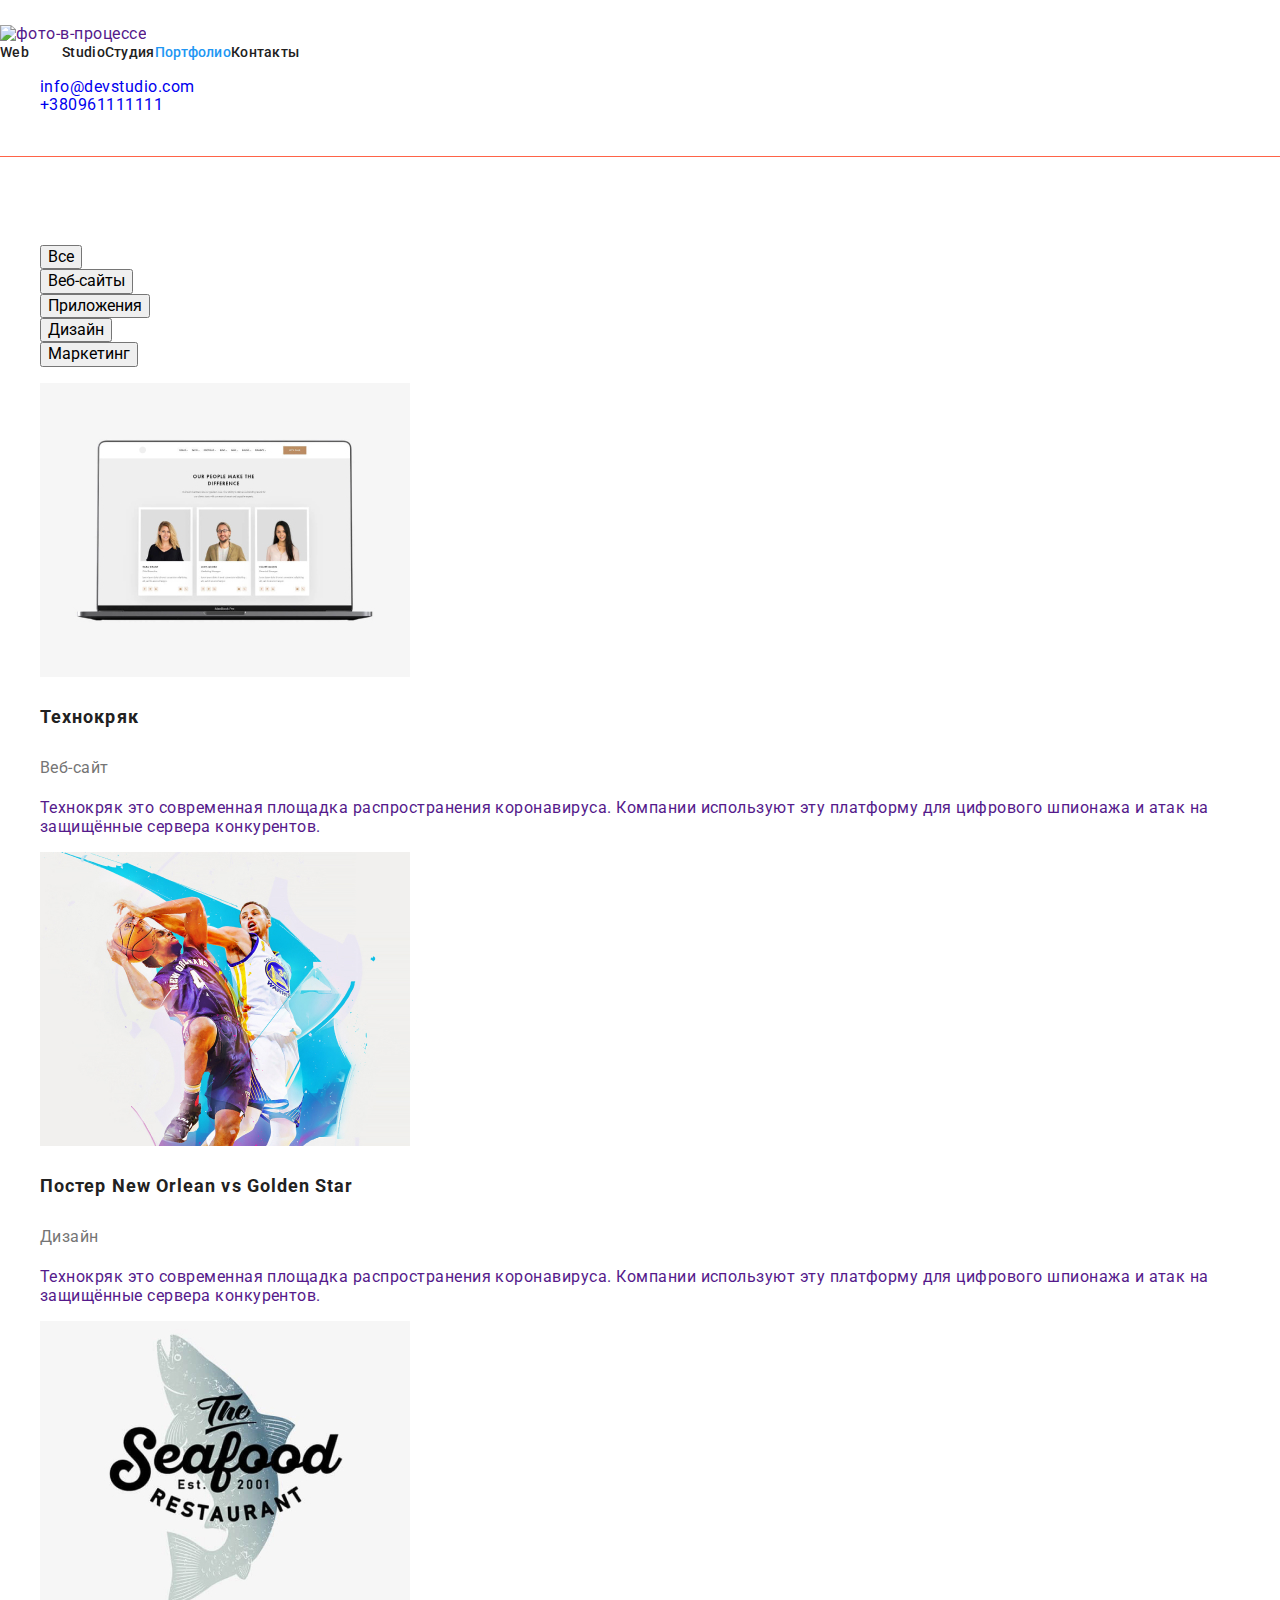
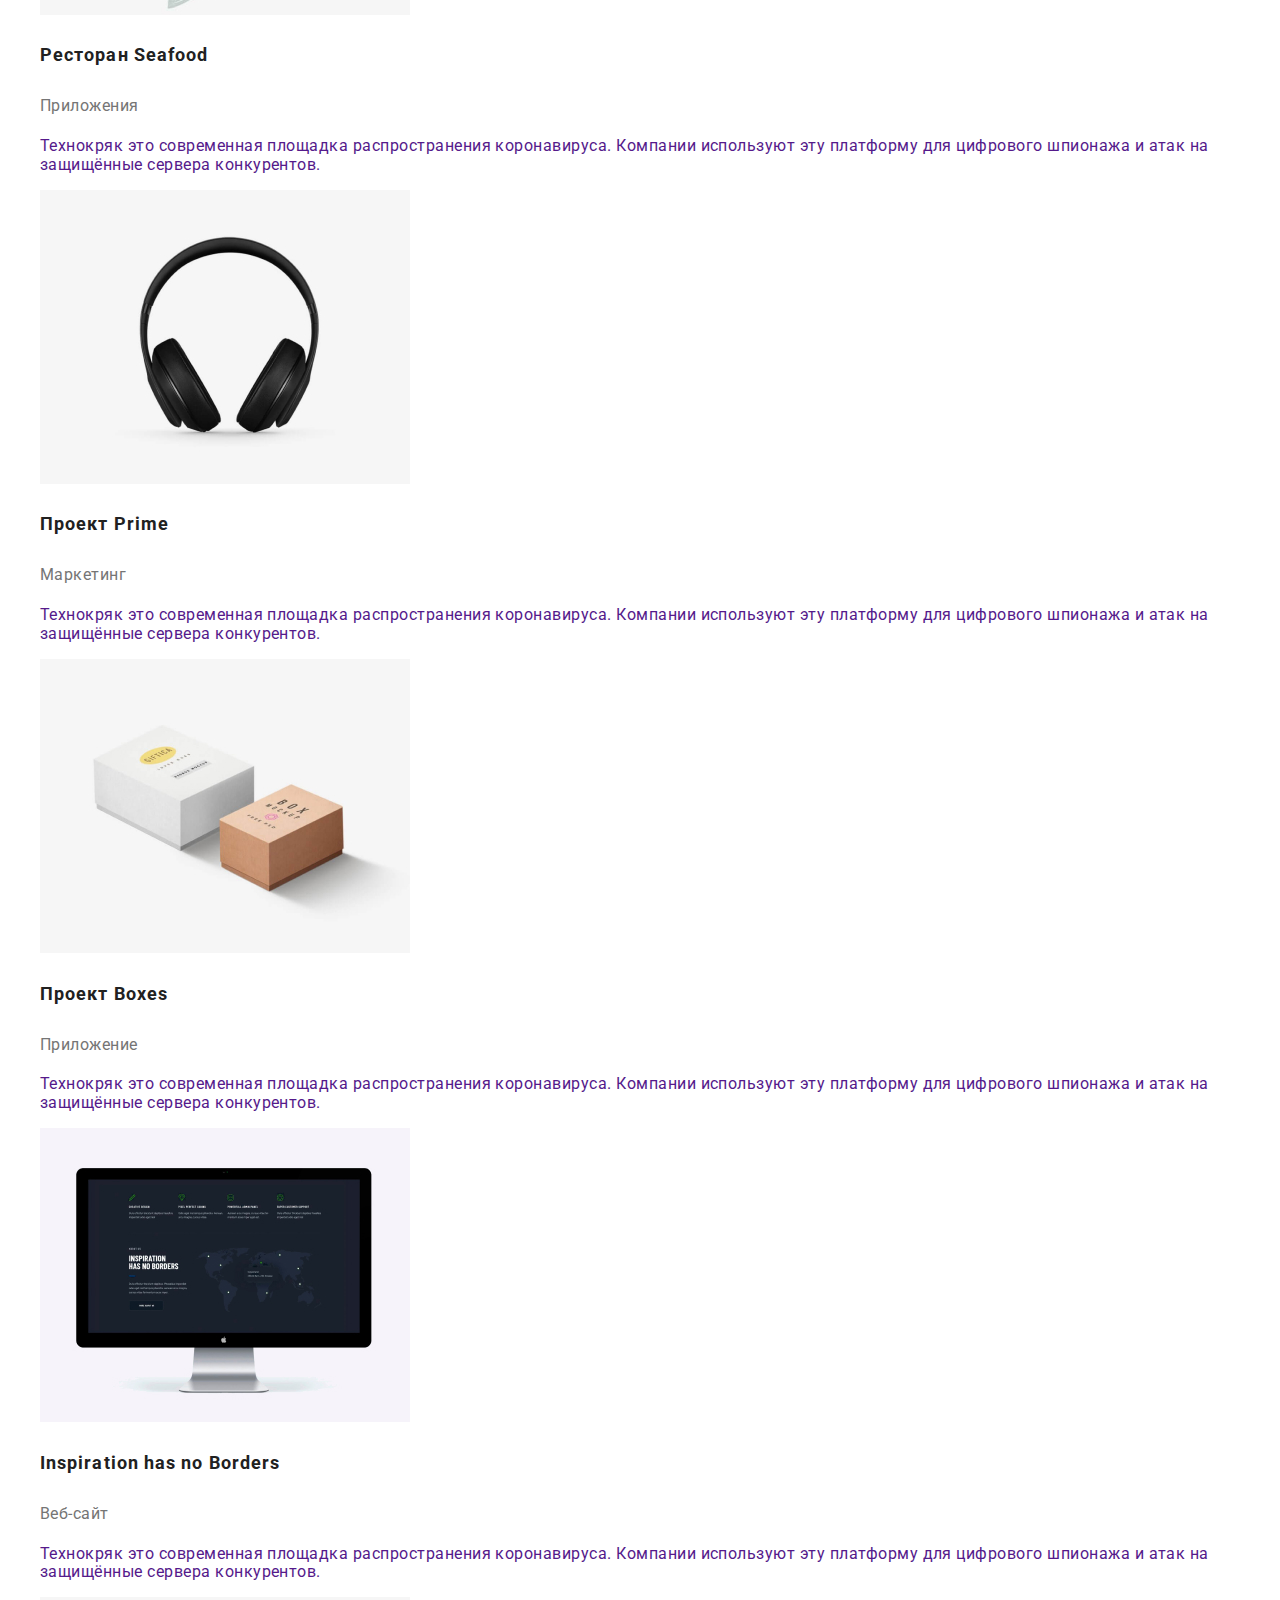
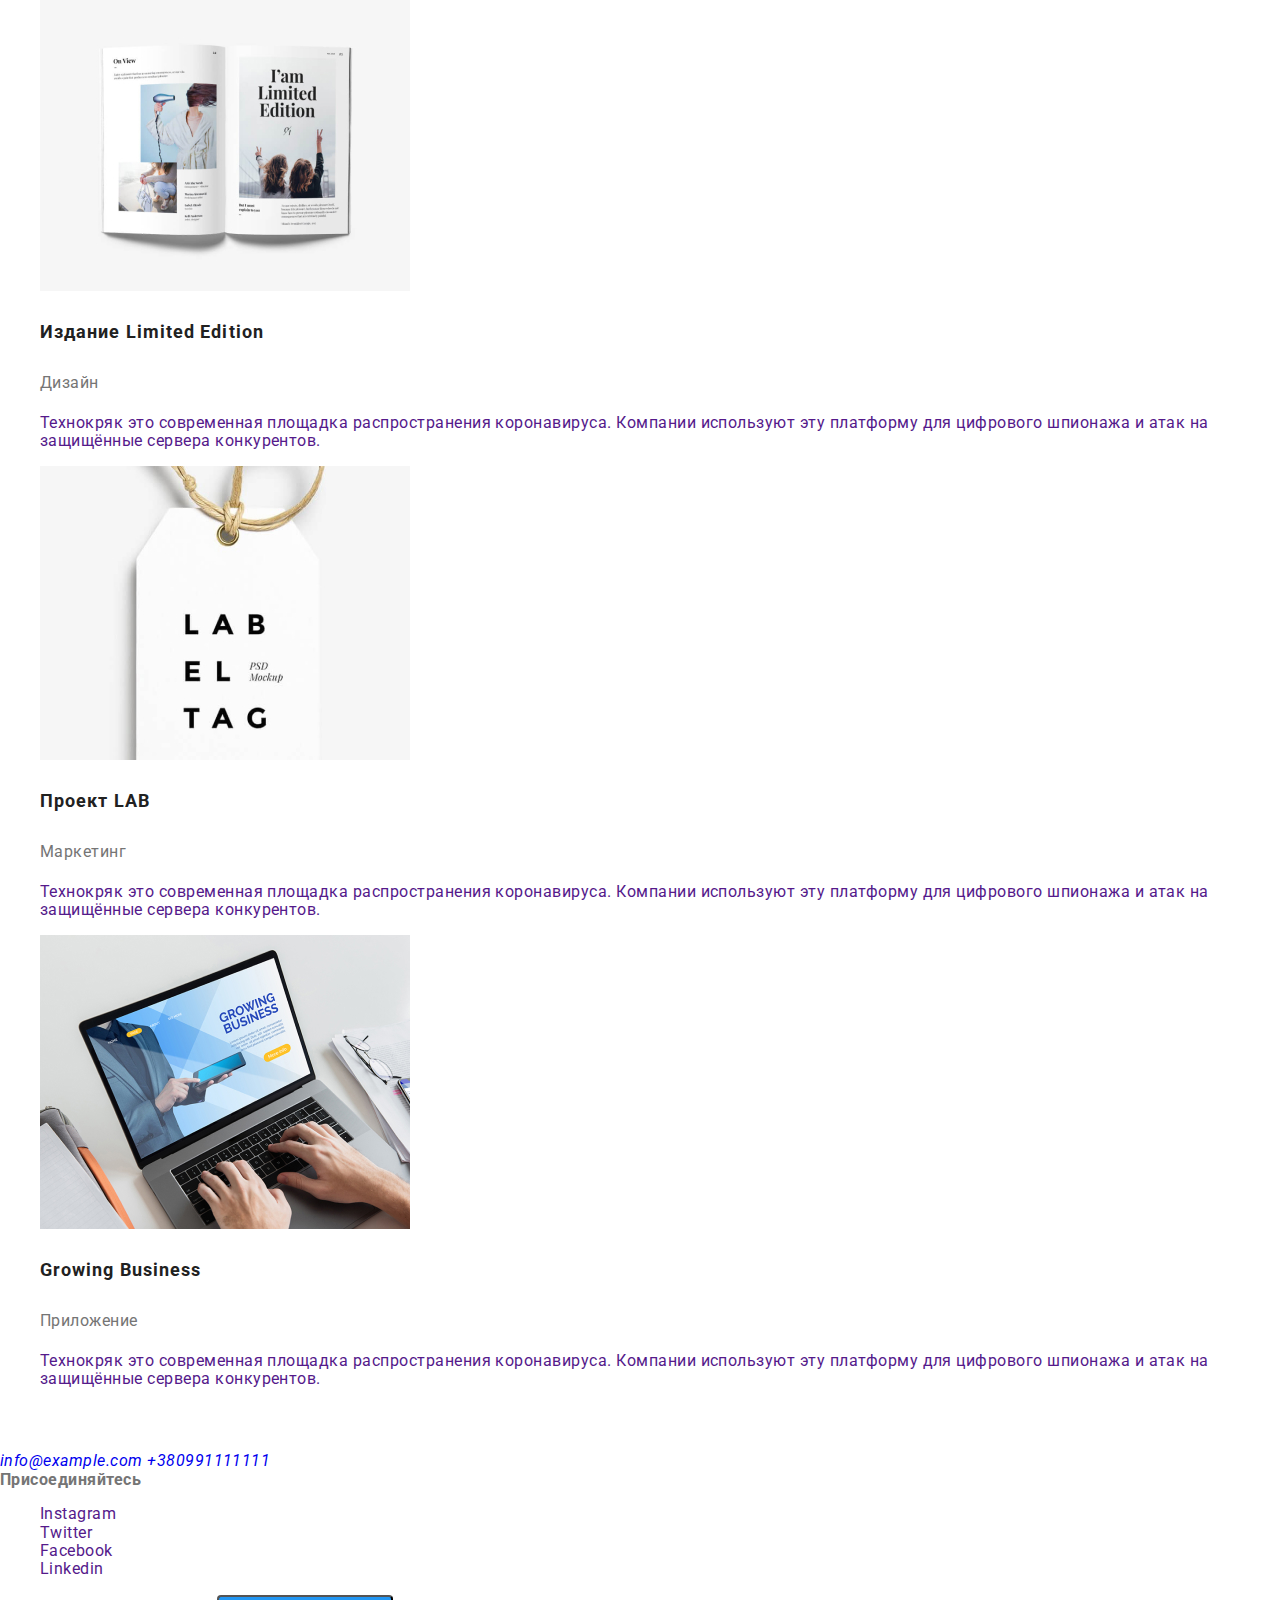
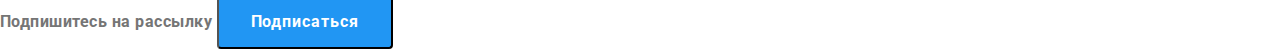
==== commit df98a0aa: "cloned 2" ====
--- a/portfolio.html
+++ b/portfolio.html
@@ -22,7 +22,7 @@
     <!--шапка-->
     <header class="header">
       <a href="">
-        <img src="./images/header-img.jpg" alt="фото-в-процессе" />
+        <img src="" alt="фото-в-процессе" />
       </a>
 
       <nav class="site-nav">
--- a/css/portfolio.css
+++ b/css/portfolio.css
@@ -9,6 +9,12 @@
   --accent-background-color: #2196f3;
 }
 
+a { text-decoration: none; }
+/* Убираем маркеры */
+li {
+  list-style-type: none;
+ }
+
 .page {
   color: var(--primary-text-color);
   background-color: var(--white-color);
@@ -102,6 +108,22 @@
   padding-bottom: 60px;
 }
 
+/*Adress*/
+
+.link {
+  font-style: normal;
+  color: var(--white-color);
+  font-size: 14px;
+  line-height: 1.71;
+}
+
+.address {
+  font-style: normal;
+  color: var(--white-color);
+  font-size: 14px;
+  line-height: 1.71;
+}
+
 .address-item {
   font-style: normal;
   font-size: 14px;
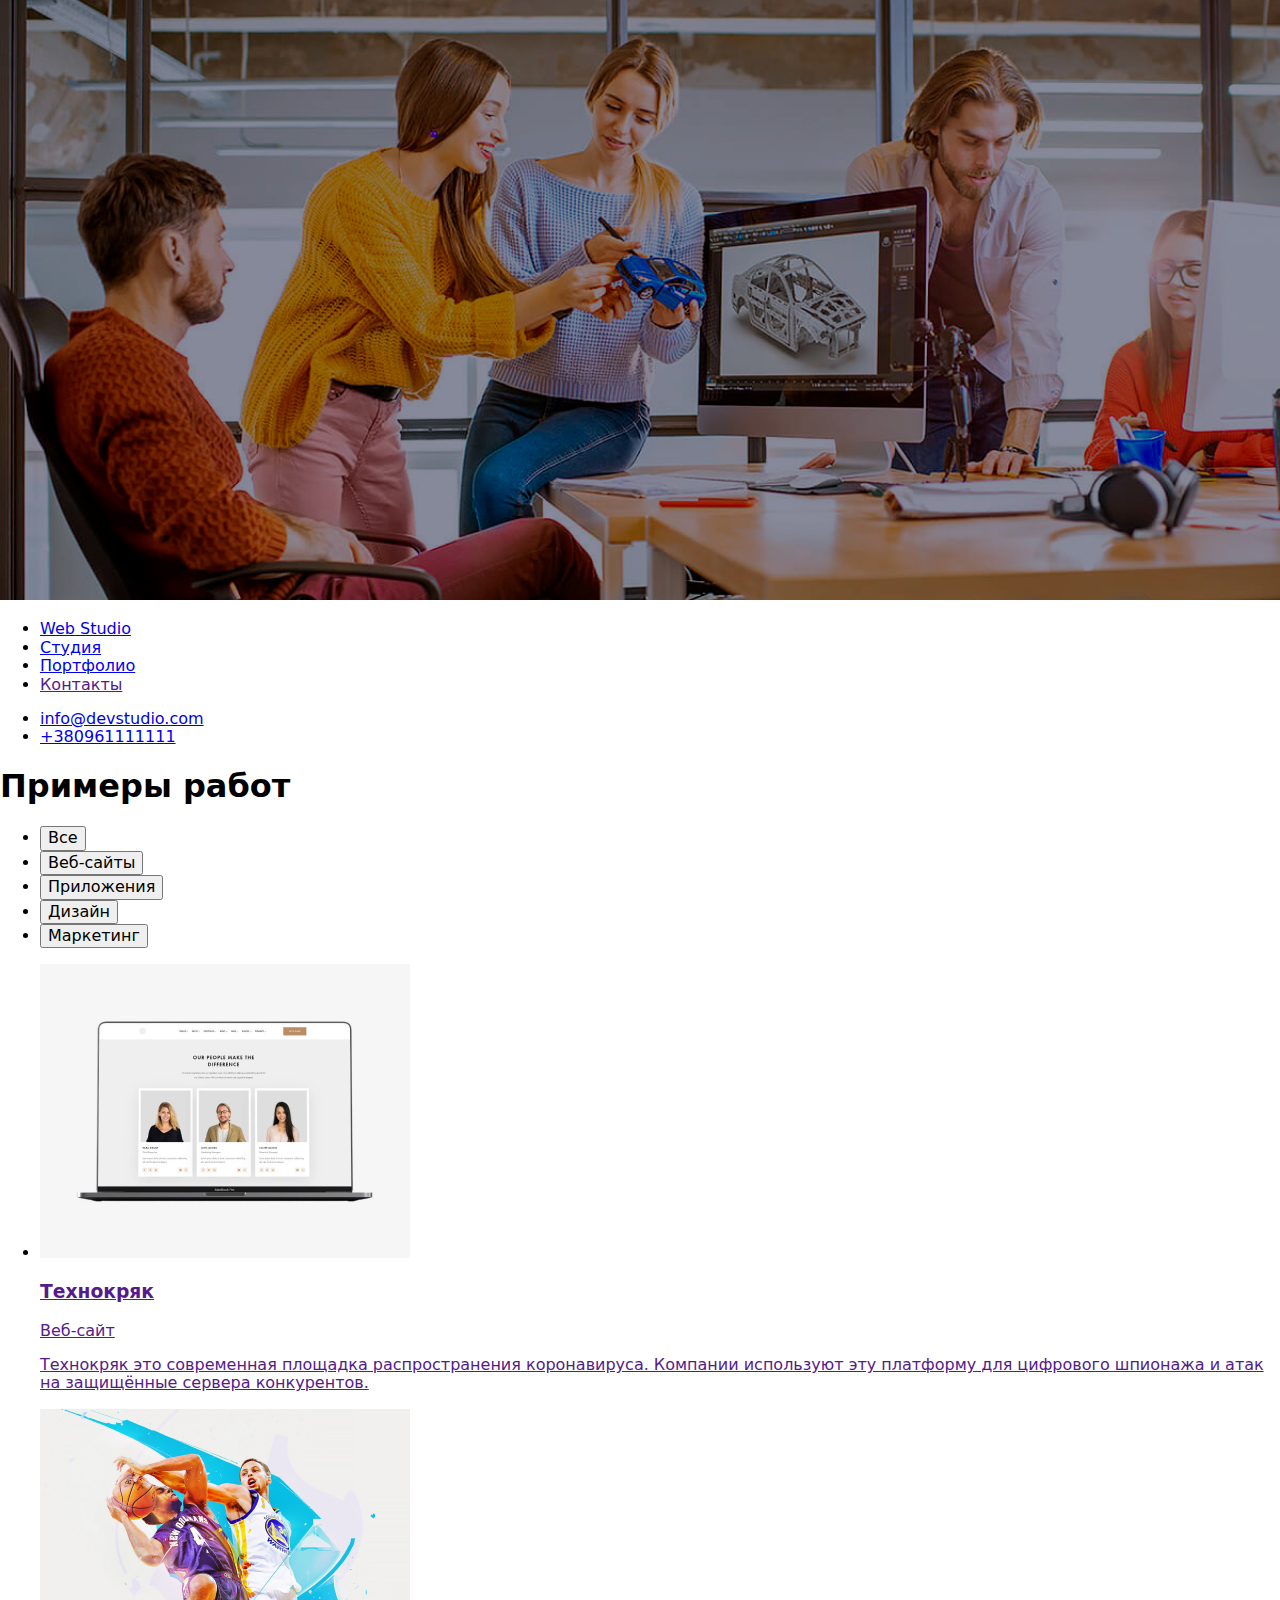
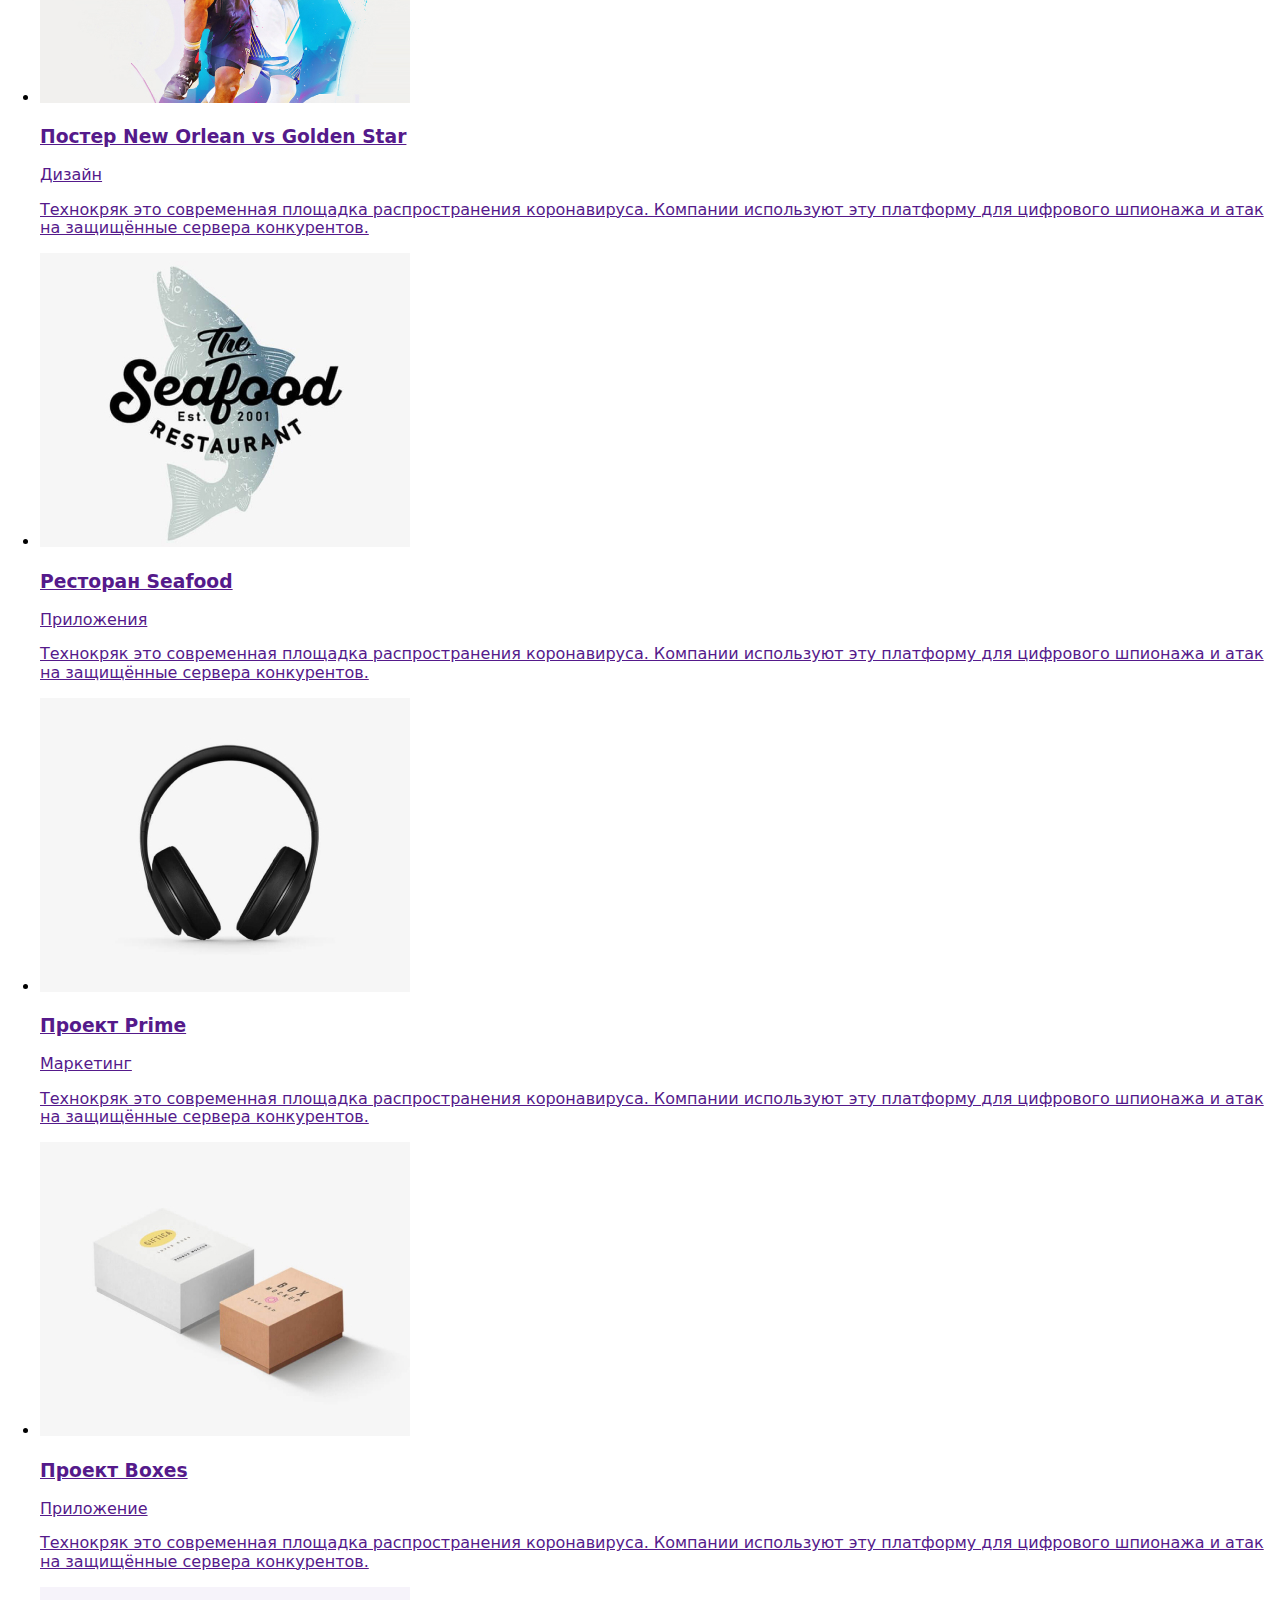
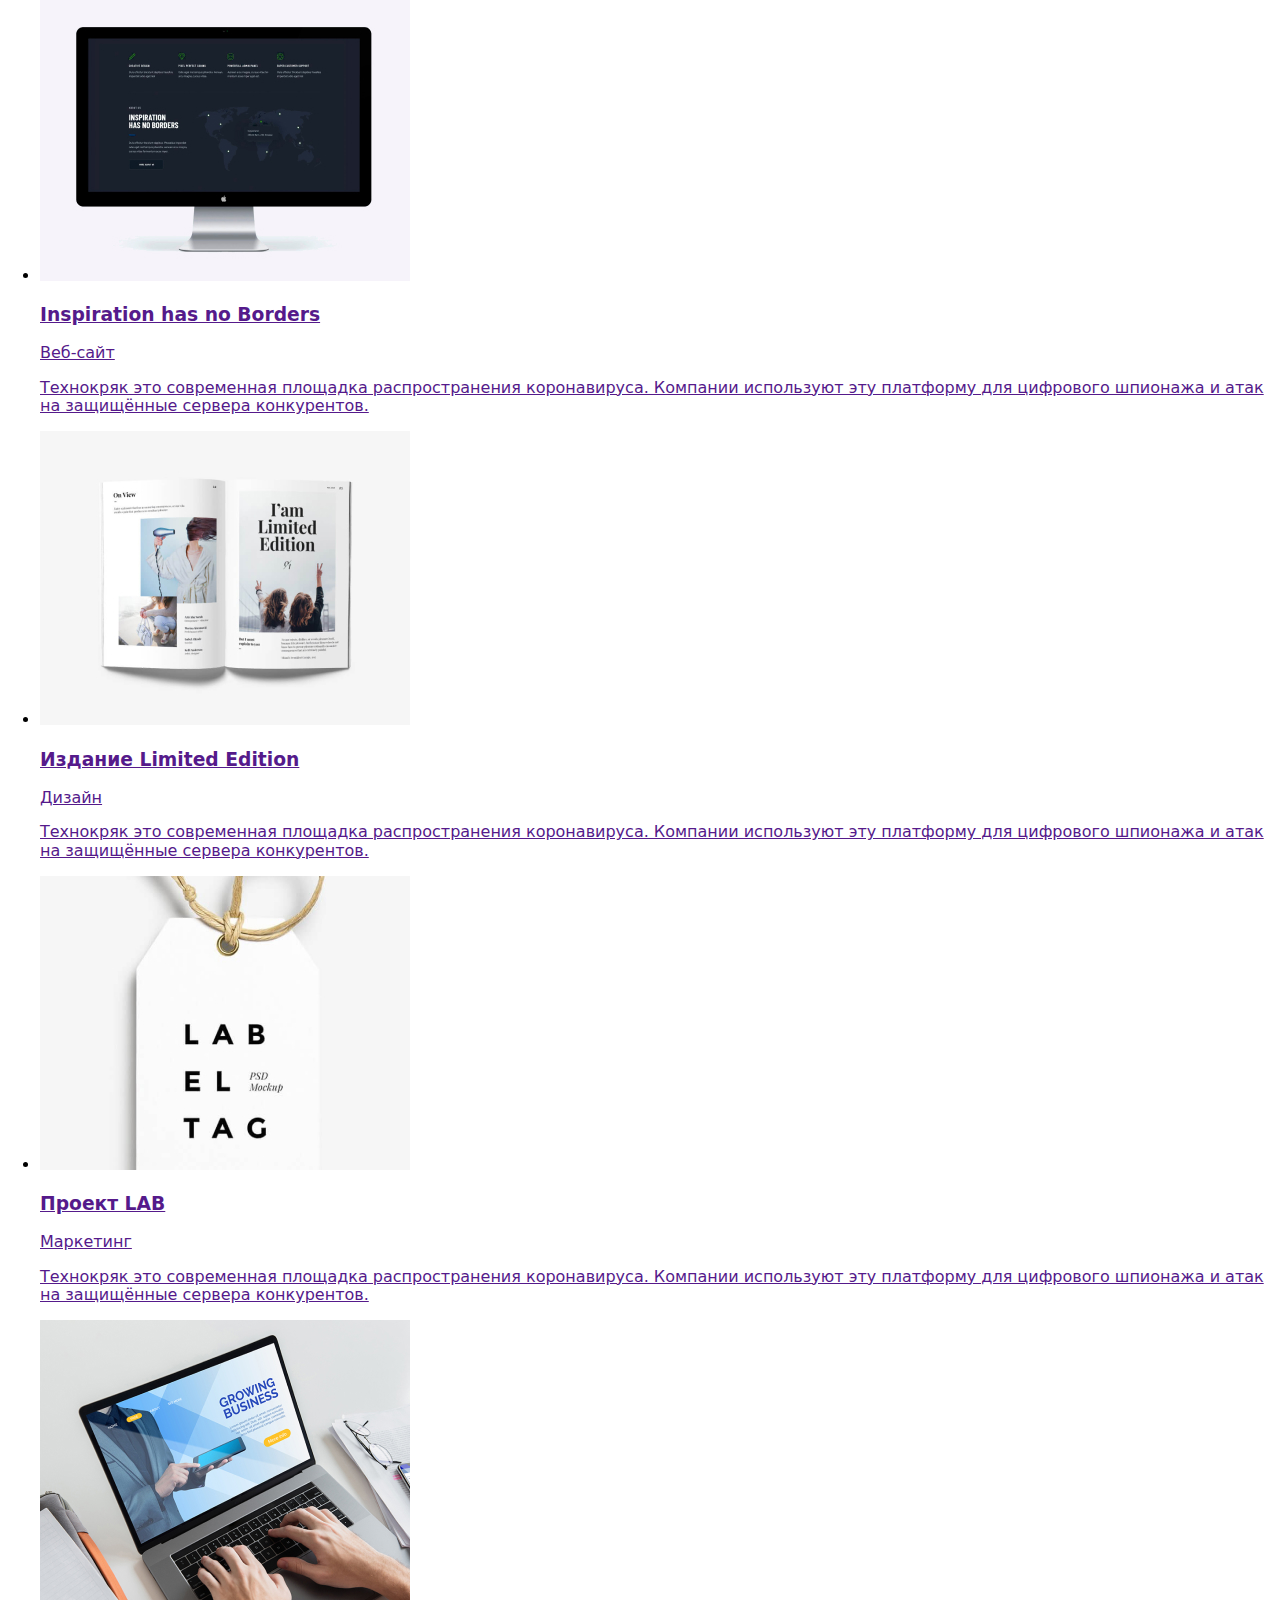
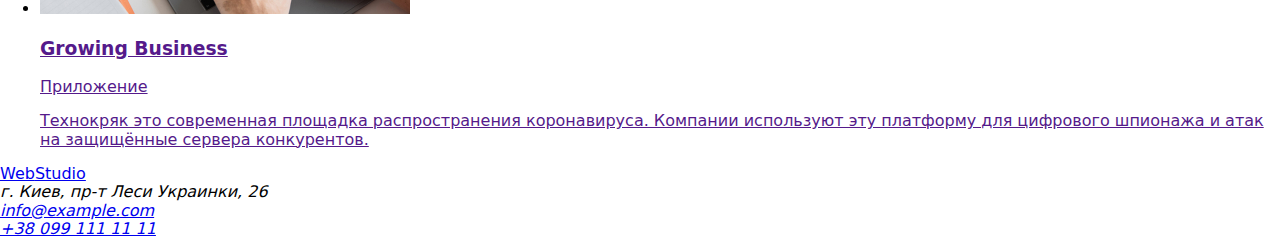
==== commit 423c64f3: "Обьединение файлов стилей" ====
--- a/portfolio.html
+++ b/portfolio.html
@@ -3,7 +3,7 @@
   <head>
     <meta charset="UTF-8" />
     <meta name="viewport" content="width=device-width, initial-scale=1.0" />
-    <title>Домашнее задание2</title>
+    <title>Портфолио</title>
     <!--нормалайз-->
     <link
       rel="stylesheet"
@@ -16,13 +16,12 @@
     />
     <!--Стили-->
     <link rel="stylesheet" href="./css/style.css" />
-    <link rel="stylesheet" href="./css/portfolio.css" />
   </head>
   <body class="page">
     <!--шапка-->
     <header class="header">
       <a href="">
-        <img src="" alt="фото-в-процессе" />
+        <img src="images/bcgimg.jpg" alt="фото-в-процессе" />
       </a>
 
       <nav class="site-nav">
@@ -169,33 +168,14 @@
     </main>
     <!--футер-->
     <footer>
-      <div>
-        <a class="link" href=""
-          ><span class="logotype"><span class="logo">Web</span> Studio</span></a
+        <a href="./index.html" class="logo">
+          <span>Web</span><span class="logo-white">Studio</span></a
         >
-
-        <address class="address">г.Киев, Бульвар Леси Украинки, д.26</address>
-
-        <address class="connect">
-          <a href="mailto:info@example.com">info@example.com</a>
-          <a href="tel:+380991111111">+380991111111</a>
-        </address>
-      </div>
-
-      <div>
-        <b class="followers">Присоединяйтесь</b>
-        <ul class="social-links">
-          <li><a href="" aria-label="Instagram link">Instagram</a></li>
-          <li><a href="" aria-label="Twitter link">Twitter</a></li>
-          <li><a href="" aria-label="Facebook link">Facebook</a></li>
-          <li><a href="" aria-label="Linkedin link">Linkedin</a></li>
-        </ul>
-      </div>
-
-      <div>
-        <b class="followers">Подпишитесь на рассылку</b>
-        <button class="button">Подписаться</button>
-      </div>
+        <address class="address">
+          г. Киев, пр-т Леси Украинки, 26<br />
+          <a href="mailto:info@example.com">info@example.com</a><br />
+          <a href="tel:+380991111111">+38 099 111 11 11</a>
+        </address>  
     </footer>
   </body>
 </html>
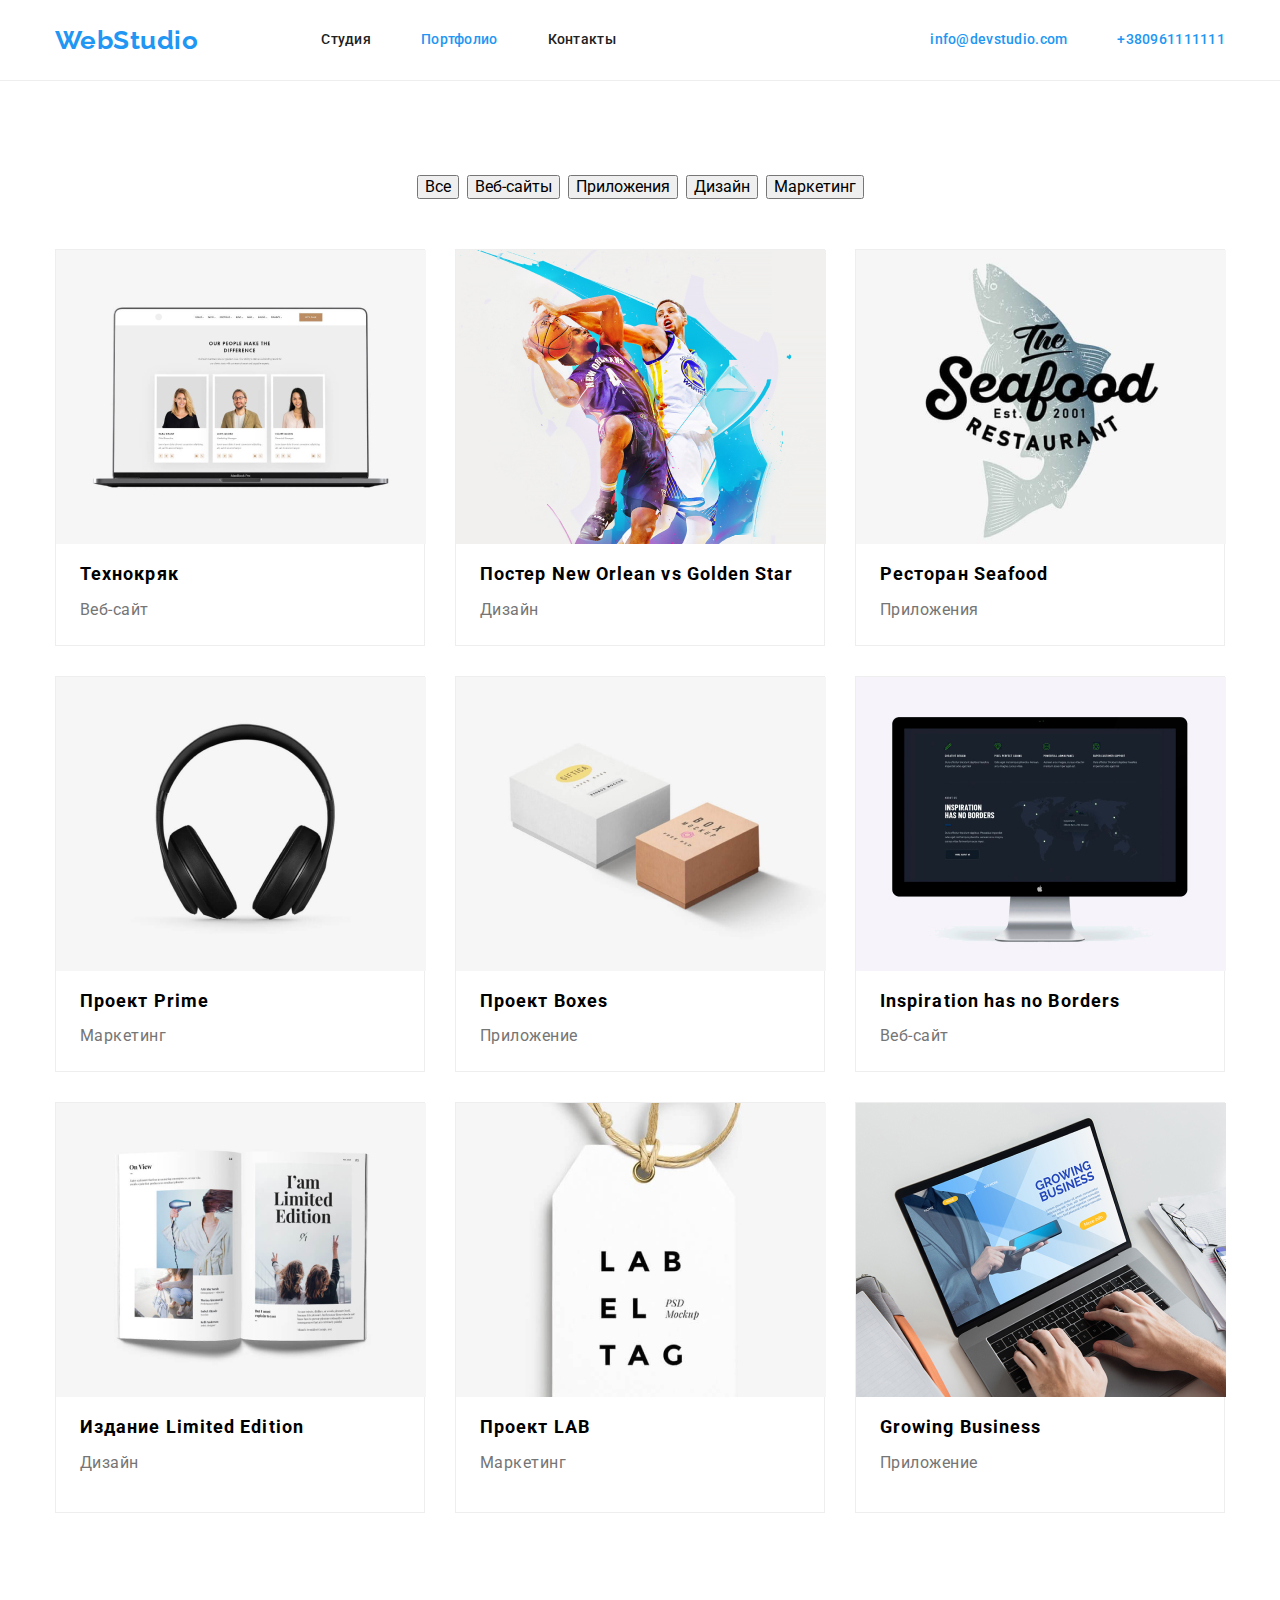
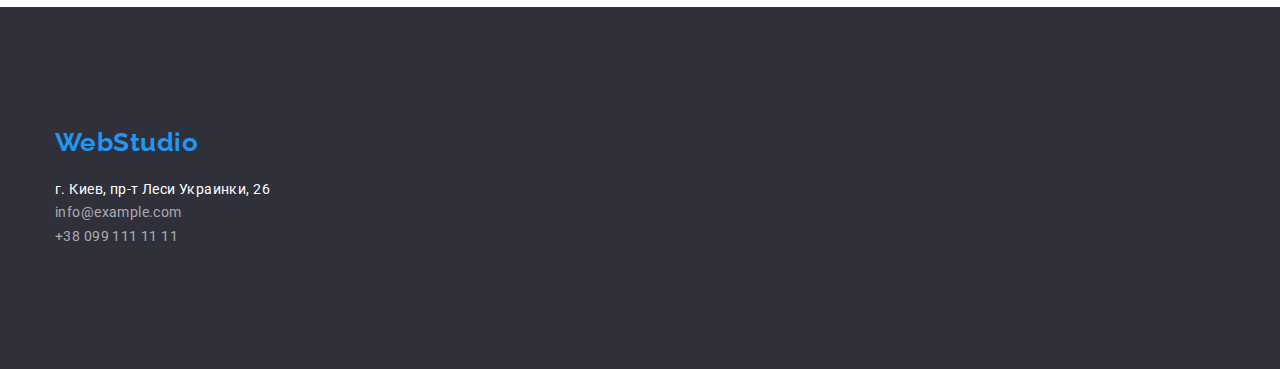
==== commit d503fabd: "Работа со стилями" ====
--- a/portfolio.html
+++ b/portfolio.html
@@ -15,167 +15,137 @@
       rel="stylesheet"
     />
     <!--Стили-->
-    <link rel="stylesheet" href="./css/style.css" />
+    <link rel="stylesheet" href="./css/styles.css" />
   </head>
-  <body class="page">
+  <body class="portfolio">
     <!--шапка-->
-    <header class="header">
-      <a href="">
-        <img src="images/bcgimg.jpg" alt="фото-в-процессе" />
+    <header class="page-header">
+      <div class="container flexbox">
+      <nav class="nav flex">
+      <a href="index.html" class="logo flex">
+      <span class="logo-web">Web</span><span class="logo-header-studio">Studio</span>
       </a>
-
-      <nav class="site-nav">
-        <ul class="site-nav list">
-          <li>
-            <a class="link" href="./index.html"
-              ><span class="logotype"
-                ><span class="logo">Web</span> Studio</span
-              ></a
-            >
-          </li>
-          <li><a class="link" href="./index.html">Студия</a></li>
-          <li><a class="link current" href="./portfolio.html">Портфолио</a></li>
-          <li><a class="link" href="">Контакты</a></li>
+        <ul class="site-nav list flex">
+          <li class="item-nav"><a class="link" href="./index.html">Студия</a></li>
+          <li class="item-nav"><a class="link current" href="./portfolio.html">Портфолио</a></li>
+          <li class="item-nav"><a class="link" href="">Контакты</a></li>
         </ul>
       </nav>
-      <ul class="contacts">
-        <li><a href="mailto:info@devstudio.com">info@devstudio.com</a></li>
-        <li><a href="tel:+380961111111">+380961111111</a></li>
+      <ul class="header-contact list flex">
+        <li class="item-nav"><a href="mailto:info@devstudio.com" class="header-contact link">info@devstudio.com</a></li>
+        <li class="item-nav"><a href="tel:+380961111111" class="link">+380961111111</a></li>
       </ul>
+    </div>
     </header>
-    <main>
+    <main class="box-portfolio">
       <!--основная часть-->
-      <section>
-        <h1 class="hero-title">Примеры работ</h1>
-        <ul>
-          <li><button type="button">Все</button></li>
-          <li><button type="button">Веб-сайты</button></li>
-          <li><button type="button">Приложения</button></li>
-          <li><button type="button">Дизайн</button></li>
-          <li><button type="button">Маркетинг</button></li>
+        <div class="container">
+        <h1 class="hide">Примеры работ</h1>
+        <ul class="button-list list">
+          <li class="item-button"><button type="button">Все</button></li>
+          <li class="item-button"><button type="button">Веб-сайты</button></li>
+          <li class="item-button"><button type="button">Приложения</button></li>
+          <li class="item-button"><button type="button">Дизайн</button></li>
+          <li class="item-button"><button type="button">Маркетинг</button></li>
         </ul>
-        <ul>
-          <li>
-            <a href="">
+        <ul class="list flex wrap">
+          <li class="item-project">
+            <a href="" class="link">
               <img src="./images/portf1.jpg" alt="" />
-              <h3 class="portfolio-title">Технокряк</h3>
-              <p class="portfolio-text">Веб-сайт</p>
-              <p class="portfolio-description">
-                Технокряк это современная площадка распространения коронавируса.
-                Компании используют эту платформу для цифрового шпионажа и атак
-                на защищённые сервера конкурентов.
-              </p>
+              <div class="container-description">
+              <h2 class="project">Технокряк</h2>
+              <p class="type-project">Веб-сайт</p>
+              </div>
             </a>
           </li>
-          <li>
-            <a href="">
+          <li class="item-project">
+            <a href="" class="link"> 
               <img src="./images/portf2.jpg" alt="" />
-              <h3 class="portfolio-title">Постер New Orlean vs Golden Star</h3>
-              <p class="portfolio-text">Дизайн</p>
-              <p class="portfolio-description">
-                Технокряк это современная площадка распространения коронавируса.
-                Компании используют эту платформу для цифрового шпионажа и атак
-                на защищённые сервера конкурентов.
-              </p>
+              <div class="container-description">
+              <h2 class="project">Постер New Orlean vs Golden Star</h2>
+              <p class="type-project">Дизайн</p>
+              </div>
             </a>
           </li>
-          <li>
-            <a href="">
+          <li class="item-project">
+            <a href="" class="link">
               <img src="./images/portf3.jpg" alt="" />
-              <h3 class="portfolio-title">Ресторан Seafood</h3>
-              <p class="portfolio-text">Приложения</p>
-              <p class="portfolio-description">
-                Технокряк это современная площадка распространения коронавируса.
-                Компании используют эту платформу для цифрового шпионажа и атак
-                на защищённые сервера конкурентов.
-              </p>
+              <div class="container-description">
+              <h2 class="project">Ресторан Seafood</h2>
+              <p class="type-project">Приложения</p>
+              </div>
             </a>
           </li>
-          <li>
-            <a href="">
+          <li class="item-project">
+            <a href="" class="link">
               <img src="./images/portf4.jpg" alt="" />
-              <h3 class="portfolio-title">Проект Prime</h3>
-              <p class="portfolio-text">Маркетинг</p>
-              <p class="portfolio-description">
-                Технокряк это современная площадка распространения коронавируса.
-                Компании используют эту платформу для цифрового шпионажа и атак
-                на защищённые сервера конкурентов.
-              </p>
+              <div class="container-description">
+              <h2 class="project">Проект Prime</h2>
+              <p class="type-project">Маркетинг</p>
+              </div>
             </a>
           </li>
-          <li>
-            <a href="">
+          <li class="item-project">
+            <a href="" class="link">
               <img src="./images/portf5.jpg" alt="" />
-              <h3 class="portfolio-title">Проект Boxes</h3>
-              <p class="portfolio-text">Приложение</p>
-              <p class="portfolio-description">
-                Технокряк это современная площадка распространения коронавируса.
-                Компании используют эту платформу для цифрового шпионажа и атак
-                на защищённые сервера конкурентов.
-              </p>
+              <div class="container-description">
+              <h2 class="project">Проект Boxes</h2>
+              <p class="type-project">Приложение</p>
+              </div>
             </a>
           </li>
-          <li>
-            <a href="">
+          <li class="item-project">
+            <a href="" class="link">
               <img src="./images/portf6.jpg" alt="" />
-              <h3 class="portfolio-title">Inspiration has no Borders</h3>
-              <p class="portfolio-text">Веб-сайт</p>
-              <p class="portfolio-description">
-                Технокряк это современная площадка распространения коронавируса.
-                Компании используют эту платформу для цифрового шпионажа и атак
-                на защищённые сервера конкурентов.
-              </p>
+              <div class="container-description">
+              <h2 class="project">Inspiration has no Borders</h2>
+              <p class="type-project">Веб-сайт</p>
+              </div>
             </a>
           </li>
-          <li>
-            <a href="">
+          <li class="item-project">
+            <a href="" class="link">
               <img src="./images/portf7.jpg" alt="" />
-              <h3 class="portfolio-title">Издание Limited Edition</h3>
-              <p class="portfolio-text">Дизайн</p>
+              <div class="container-description">
+              <h2 class="project">Издание Limited Edition</h2>
+              <p class="type-project">Дизайн</p>
               <p class="portfolio-description">
-                Технокряк это современная площадка распространения коронавируса.
-                Компании используют эту платформу для цифрового шпионажа и атак
-                на защищённые сервера конкурентов.
-              </p>
+              </div>
             </a>
           </li>
-          <li>
-            <a href="">
+          <li class="item-project">
+            <a href="" class="link">
               <img src="./images/portf8.jpg" alt="" />
-              <h3 class="portfolio-title">Проект LAB</h3>
-              <p class="portfolio-text">Маркетинг</p>
-              <p class="portfolio-description">
-                Технокряк это современная площадка распространения коронавируса.
-                Компании используют эту платформу для цифрового шпионажа и атак
-                на защищённые сервера конкурентов.
-              </p>
+              <div class="container-description">
+              <h2 class="project">Проект LAB</h2>
+              <p class="type-project">Маркетинг</p>
+              </div>
             </a>
           </li>
-          <li>
-            <a href="">
+          <li class="item-project">
+            <a href="" class="link">
               <img src="./images/portf9.jpg" alt="" />
-              <h3 class="portfolio-title">Growing Business</h3>
-              <p class="portfolio-text">Приложение</p>
-              <p class="portfolio-description">
-                Технокряк это современная площадка распространения коронавируса.
-                Компании используют эту платформу для цифрового шпионажа и атак
-                на защищённые сервера конкурентов.
-              </p>
+              <div class="container-description">
+              <h2 class="project">Growing Business</h2>
+              <p class="type-project">Приложение</p>
+              </div>
             </a>
           </li>
         </ul>
-      </section>
+        </div>
     </main>
     <!--футер-->
-    <footer>
+    <footer class="footer">
+      <div class="container box-footer">
         <a href="./index.html" class="logo">
-          <span>Web</span><span class="logo-white">Studio</span></a
-        >
-        <address class="address">
-          г. Киев, пр-т Леси Украинки, 26<br />
-          <a href="mailto:info@example.com">info@example.com</a><br />
-          <a href="tel:+380991111111">+38 099 111 11 11</a>
-        </address>  
+          <span class="logo-web">Web</span><span class="logo-footer-studio">Studio</span>
+        </a>
+        <address class="address-footer flex">
+          <p class="address-kiev">г. Киев, пр-т Леси Украинки, 26</p>
+          <a href="mailto:info@example.com" class="footer-contact link">info@example.com</a>
+          <a href="tel:+380991111111" class="footer-contact link">+38 099 111 11 11</a>
+        </address>
+      </div>
     </footer>
   </body>
 </html>
--- a/css/styles.css
+++ b/css/styles.css
@@ -0,0 +1,757 @@
+:root {
+  --primary-text-color: #757575;
+  --title-text-color: #212121;
+  --accent-color: #2196f3;
+  --white-color: #ffffff;
+  --black-color: #000000;
+  --secondary-background-color: #f5f4fa;
+  --footer-color: #2f303a;
+  --accent-background-color: #2196f3;
+  --border: #eeeeee;
+  --footer-contact-text: rgba(255, 255, 255, 0.6);
+}
+
+html {
+  box-sizing: border-box;
+}
+*,
+*::before,
+*::after {
+  box-sizing: border-box;
+}
+
+body {
+  color: var(--primary-text-color);
+  background-color: var(--white-color);
+  font-family: "Roboto", sans-serif;
+  letter-spacing: 0.03em;
+}
+
+/* Header */
+
+.logo {
+  color: var(--black-color);
+  font-family: "Raleway", sans-serif;
+  font-style: normal;
+  font-weight: 700;
+  font-size: 26px;
+  line-height: 1.19;
+  margin-right: 30px;
+}
+.logo-web {
+  color: var(--accent-color);
+}
+.logo-header-studio {
+  color: var(--black-color);
+}
+.logo-footer-studio {
+  color: var(--white-color);
+}
+.hide {
+  display: none;
+  position: absolute;
+  width: 1px;
+  height: 1px;
+  margin: -1px;
+  border: 0px;
+  padding: 0;
+  clip: rect(0 0 0 0);
+  overflow: hidden;
+}
+
+.list {
+  list-style: none;
+}
+
+.link {
+  text-decoration: none;
+  color: var(--black-color);
+  font-style: normal;
+  font-weight: 500;
+  font-size: 14px;
+  line-height: 1.14;
+  letter-spacing: 0.02em;
+}
+
+.site-nav {
+  color: var(--black);
+  margin: 0;
+  padding-left: 0;
+  align-items: center;
+  margin-left: 93px;
+}
+
+.site-nav .item-nav:not(:last-child) {
+  margin-right: 50px;
+}
+
+.item-nav .link {
+  padding-top: 32px;
+  padding-bottom: 32px;
+  display: flex;
+}
+
+.page-header {
+  border-bottom: 1px solid var(--border);
+}
+
+.header-contact {
+  margin: 0;
+  padding-left: 0;
+  align-items: center;
+}
+
+.header-contact .link {
+  color: var(--accent-color);
+
+  font-style: normal;
+  font-weight: 500;
+  font-size: 14px;
+  line-height: 1.14;
+  letter-spacing: 0.02em;
+
+  padding-top: 32px;
+  padding-bottom: 32px;
+}
+
+.link:hover,
+.link:focus,
+.header-contact .link:hover,
+.header-contact .link:focus {
+  color: var(--accent-color);
+}
+
+.current {
+  color: var(--accent-color);
+}
+
+.address-kiev {
+  color: var(--white-color);
+  font-style: normal;
+  font-weight: 400;
+  font-size: 14px;
+  line-height: 1.71;
+  letter-spacing: 0.03em;
+  margin: 0;
+}
+
+.footer-contact {
+  color: var(--footer-contact-text);
+  font-style: normal;
+  font-weight: 400;
+  font-size: 14px;
+  line-height: 1.71;
+  letter-spacing: 0.03em;
+}
+
+footer {
+  background-color: var(--footer-color);
+  padding-top: 60px;
+  padding-bottom: 60px;
+}
+
+.section-hero {
+  background: var(--footer-color);
+}
+
+.work-list {
+  margin: 0;
+  padding: 0;
+  flex-wrap: wrap;
+}
+
+.item-work {
+  width: calc((100% - 30px * 2) / 3);
+  margin-right: 30px;
+}
+
+.item-work:nth-child(3n) {
+  margin-right: 0;
+}
+
+.team-list {
+  margin: 0;
+  padding: 0;
+}
+
+.item-team {
+  margin-right: 30px;
+  width: calc((100% - 30px * 3) / 4);
+  border: var(--border);
+  border-radius: 0px 0px 4px 4px;
+  background-color: var(--white-color);
+  padding-bottom: 30px;
+}
+
+.item-team:nth-child(4n) {
+  margin-right: 0;
+}
+
+.title {
+  color: var(--black-color);
+  font-style: normal;
+  font-weight: 700;
+  font-size: 14px;
+  line-height: 1.71;
+  letter-spacing: 0.03em;
+  margin: 0;
+  margin-bottom: 10px;
+}
+
+.our-team {
+  margin: 0;
+  padding: 0;
+}
+
+.item-team {
+  width: 270px;
+}
+
+.our-team .item-team:not(:first-child) {
+  margin-left: 30px;
+}
+
+.our-team-text {
+  font-style: normal;
+  font-weight: 400;
+  font-size: 14px;
+  line-height: 24px;
+  letter-spacing: 0.03em;
+  margin: 0;
+}
+
+.our-team {
+  background: var(--secondary-background-color);
+}
+
+.name-manager {
+  color: var(--black-color);
+  font-style: normal;
+  font-weight: 700;
+  font-size: 16px;
+  line-height: 1.19;
+  letter-spacing: 0.03em;
+  text-align: center;
+  margin-top: 30px;
+  margin-bottom: 10px;
+}
+
+.specialty {
+  font-style: normal;
+  font-weight: 400;
+  font-size: 16px;
+  line-height: 1.19;
+  letter-spacing: 0.03em;
+  text-align: center;
+  margin: 0;
+}
+
+.box-portfolio {
+  padding-top: 94px;
+  padding-bottom: 94px;
+}
+
+.wrap {
+  flex-wrap: wrap;
+  margin: 0;
+  padding: 0;
+}
+
+.page {
+  color: var(--primary-text-color);
+  background-color: var(--white-color);
+
+  font-family: Roboto, sans-serif;
+  font-weight: 400;
+  letter-spacing: 0.03em;
+}
+
+ul {
+  list-style: none;
+}
+
+li {
+  list-style: none;
+  list-style-type: none;
+}
+/* Убираем маркеры */
+a {
+  text-decoration: none;
+}
+
+.header {
+  padding-top: 25px;
+  padding-bottom: 25px;
+  outline: 1px solid tomato;
+}
+
+.container-description {
+  padding: 20px 24px;
+}
+
+.container {
+  width: 1200px;
+  margin-left: auto;
+  margin-right: auto;
+  padding-left: 15px;
+  padding-right: 15px;
+}
+
+.flex {
+  display: flex;
+}
+
+.header-contact .item-nav:not(:first-child) {
+  margin-left: 50px;
+}
+
+.flexbox {
+  display: flex;
+  justify-content: flex-end;
+}
+
+.nav.flex {
+  margin-right: auto;
+  align-items: center;
+}
+
+.section {
+  padding-top: 94px;
+  padding-bottom: 94px;
+}
+
+.section.our-accent {
+  padding-bottom: 0;
+}
+
+.address-footer {
+  flex-direction: column;
+  margin-top: 20px;
+}
+
+.footer .logo {
+  display: inline-block;
+}
+
+img {
+  display: block;
+}
+
+.box-footer {
+  padding-top: 60px;
+  padding-bottom: 60px;
+}
+
+.header > .container {
+  display: flex;
+  justify-content: flex-end;
+  align-items: center;
+}
+
+.header-item {
+  margin-right: 50px;
+}
+
+.header-item:not(:last-child) {
+  margin-right: 50px;
+}
+
+/* лого */
+
+.logo > span {
+  color: var(---accent-color);
+  font-family: "Raleway", sans-serif;
+  font-style: normal;
+  font-weight: 700;
+  font-size: 26px;
+  line-height: 1.19;
+}
+
+.logo:hover,
+.logo:focus {
+  color: var(--accent-color);
+}
+
+/* site-nav */
+
+.site-nav .current {
+  color: var(--accent-color);
+}
+
+.site-nav .link {
+  color: var(--title-text-color);
+  font-weight: 500;
+  font-size: 14px;
+  line-height: 1.14;
+  letter-spacing: 0.02em;
+}
+
+.header-contacts .link {
+  font-size: 14px;
+  line-height: 1.14;
+  letter-spacing: 0.02em;
+  font-weight: 500;
+  color: var(--accent-color);
+}
+
+.site-nav .link.current {
+  color: var(--accent-color);
+  font-weight: 500;
+  font-size: 14px;
+  line-height: 1.14;
+  letter-spacing: 0.02em;
+}
+
+/*адрес*/
+
+.address-item {
+  font-style: normal;
+  font-size: 14px;
+  line-height: 1.71;
+  letter-spacing: 0.03em;
+  color: var(--white-color);
+}
+
+.address-item.link {
+  font-style: normal;
+  color: var(--primary-text-color);
+}
+
+/* hero */
+
+.hero {
+  text-align: center;
+  margin-top: 0;
+  margin-bottom: 0;
+  margin-right: auto;
+  margin-left: auto;
+  width: 1200px;
+  padding-top: 200px;
+  padding-bottom: 200px;
+  background-color: var(--footer-color);
+}
+.hero-title {
+  display: inline-block;
+  margin-top: 0;
+  margin-bottom: 30;
+  color: var(--white-color);
+  font-family: Roboto, sans-serif;
+  font-style: normal;
+  font-weight: 900;
+  max-width: 696px;
+  font-size: 44px;
+  line-height: 1.36;
+  text-align: center;
+  text-transform: uppercase;
+  letter-spacing: 0.06em;
+}
+.section-hero .link {
+  display: block;
+  margin-right: auto;
+  margin-left: auto;
+  color: var(--white-colorcolor);
+  background: var(--accent-color);
+  font-style: normal;
+  font-weight: 700;
+  font-size: 16px;
+  line-height: 1.87;
+  width: 200px;
+  border-radius: 4px;
+  padding: 10px 32px;
+}
+
+.section-title {
+  color: var(--black-color);
+  font-style: normal;
+  font-weight: 700;
+  font-size: 36px;
+  line-height: 1.17;
+  letter-spacing: 0.03em;
+  margin: 0;
+  margin-bottom: 50px;
+  text-align: center;
+}
+
+.our-accent {
+  margin: 0;
+  padding: 0;
+}
+
+.item-accent {
+  width: 270px;
+}
+
+.our-accent .item-accent:not(:first-child) {
+  margin-left: 30px;
+}
+
+.our-accent-text {
+  font-style: normal;
+  font-weight: 400;
+  font-size: 14px;
+  line-height: 24px;
+  letter-spacing: 0.03em;
+  margin: 0;
+}
+
+/* button*/
+.button {
+  display: inline-block;
+  border-radius: 4px;
+  padding: 10px 32px;
+
+  color: var(--white-color);
+  background-color: var(--accent-color);
+  border-color: var(--accent-color);
+
+  font-family: inherit;
+  font-weight: 700;
+  font-size: 16px;
+  line-height: 1.87;
+  letter-spacing: 0.06em;
+
+  text-decoration: none;
+  text-align: center;
+}
+
+.button-list {
+  display: flex;
+  justify-content: center;
+  margin: 0px;
+  padding: 0px;
+  margin-bottom: 50px;
+}
+
+.item-button + .item-button {
+  margin-left: 8px;
+}
+
+.button:hover,
+.button:focus {
+  background: var(--accent-color);
+  color: var(--white-color);
+}
+
+.project {
+  color: var(--black-color);
+  font-style: normal;
+  font-weight: 700;
+  font-size: 18px;
+  letter-spacing: 0.06em;
+  margin: 0px;
+  margin-bottom: 10px;
+}
+
+.item-project {
+  width: calc((100% - 30px * 2) / 3);
+  margin-right: 30px;
+  margin-bottom: 30px;
+  border: 1px solid var(--border);
+}
+.item-project:nth-child(3n) {
+  margin-right: 0;
+}
+
+.item-project:nth-child(n + 7) {
+  margin-bottom: 0px;
+}
+
+.type-project {
+  color: var(--primary-text-color);
+  font-style: normal;
+  font-weight: 400;
+  font-size: 16px;
+  line-height: 1.87;
+  letter-spacing: 0.03em;
+  margin: 0px;
+}
+
+/* section*/
+
+.no-padding {
+  padding-top: 0;
+  padding-bottom: 94px;
+}
+/* h2 */
+.section-title {
+  color: var(--title-text-color);
+  margin-top: 0;
+  margin-bottom: 60px;
+  font-weight: 700;
+  font-size: 36px;
+  line-height: 1.16;
+  text-align: center;
+  letter-spacing: 0.03em;
+}
+
+.section .section-text {
+  color: var(--title-text-color);
+  font-size: 14px;
+  line-height: 1.71;
+}
+
+.section > h2 {
+  font-weight: bold;
+  font-size: 36px;
+  line-height: 1.16;
+  text-align: center;
+}
+
+/*Command*/
+.section.team {
+  background-color: var(--secondary-background-color);
+}
+
+.team-section h2 {
+  font-weight: bold;
+  font-size: 36px;
+  line-height: 1.16;
+  text-align: center;
+}
+.team list {
+  background-color: var(--secondary-background-color);
+  font-weight: 500;
+  font-size: 16px;
+  line-height: 1.18;
+}
+
+.team-prof {
+  color: var(--title-text-color);
+  font-weight: 400;
+  font-size: 16px;
+  line-height: 1.18;
+}
+
+/* footer */
+
+.team {
+  color: var(--black-color);
+}
+
+.team .title {
+  margin-top: 0;
+  margin-bottom: 10px;
+
+  color: var(--title-text-color);
+
+  font-weight: 500;
+  font-size: 16px;
+  line-height: 1.18;
+  letter-spacing: 0.03em;
+}
+
+.logo > span {
+  color: var(--accent-color);
+}
+.logo .logo-white {
+  color: var(--white-color);
+}
+
+/*Adress*/
+.address {
+  font-style: normal;
+  color: var(--white-color);
+  font-size: 14px;
+  line-height: 1.71;
+}
+.address > a {
+  color: rgba(255, 255, 255, 0.6);
+}
+.address > a:hover,
+.address > a:focus {
+  color: var(--accent-color);
+}
+
+.pictures {
+  color: var(--primary-text-color);
+}
+
+/* Filter*/
+.filter {
+  margin-bottom: 50px;
+}
+
+.filter-item {
+  background-color: var(--secondary-background-color);
+  color: var(--title-text-color);
+  border-style: none;
+  border-color: none;
+  outline: none;
+  border-image: none;
+
+  font-family: inherit;
+  font-weight: 500;
+  font-size: 16px;
+  line-height: 1.62;
+  text-align: center;
+  letter-spacing: 0.03em;
+}
+
+.filter-item:hover,
+.filter-item:focus,
+.filter-item:active {
+  background-color: var(--accent-color);
+  border: none;
+  outline: none;
+}
+
+.filter-button {
+  color: var(--primary-text-color);
+  background-color: var(--secondary-background-color);
+  border-color: var(--secondary-background-color);
+}
+.filter-button:hover,
+.filter-button:focus {
+  color: var(--accent-color);
+}
+.filter-button:active {
+  background-color: var(--accent-color);
+  color: var(--white-color);
+}
+
+button {
+  font-family: inherit;
+}
+
+* Features */ .features .title {
+  /* h3 */
+  margin-top: 0;
+  margin-bottom: 10px;
+
+  color: var(--title-text-color);
+
+  font-weight: 700;
+  font-size: 14px;
+  line-height: 1.14;
+  letter-spacing: 0.03em;
+  text-transform: uppercase;
+}
+
+.features .text {
+  margin-top: 0;
+  margin-bottom: 0;
+  font-size: 14px;
+  line-height: 1.71;
+  letter-spacing: 0.03em;
+}
+
+/* Portfolio */
+.portfolio-link {
+  text-decoration: none;
+}
+
+.portfolio-title {
+  color: var(--title-text-color);
+  font-weight: 700;
+  font-size: 18px;
+  line-height: 2;
+  letter-spacing: 0.06em;
+}
+
+.portfolio-text {
+  color: var(--primary-text-color);
+  font-weight: normal;
+  font-size: 16px;
+  line-height: 1.87;
+  letter-spacing: 0.03em;
+}
